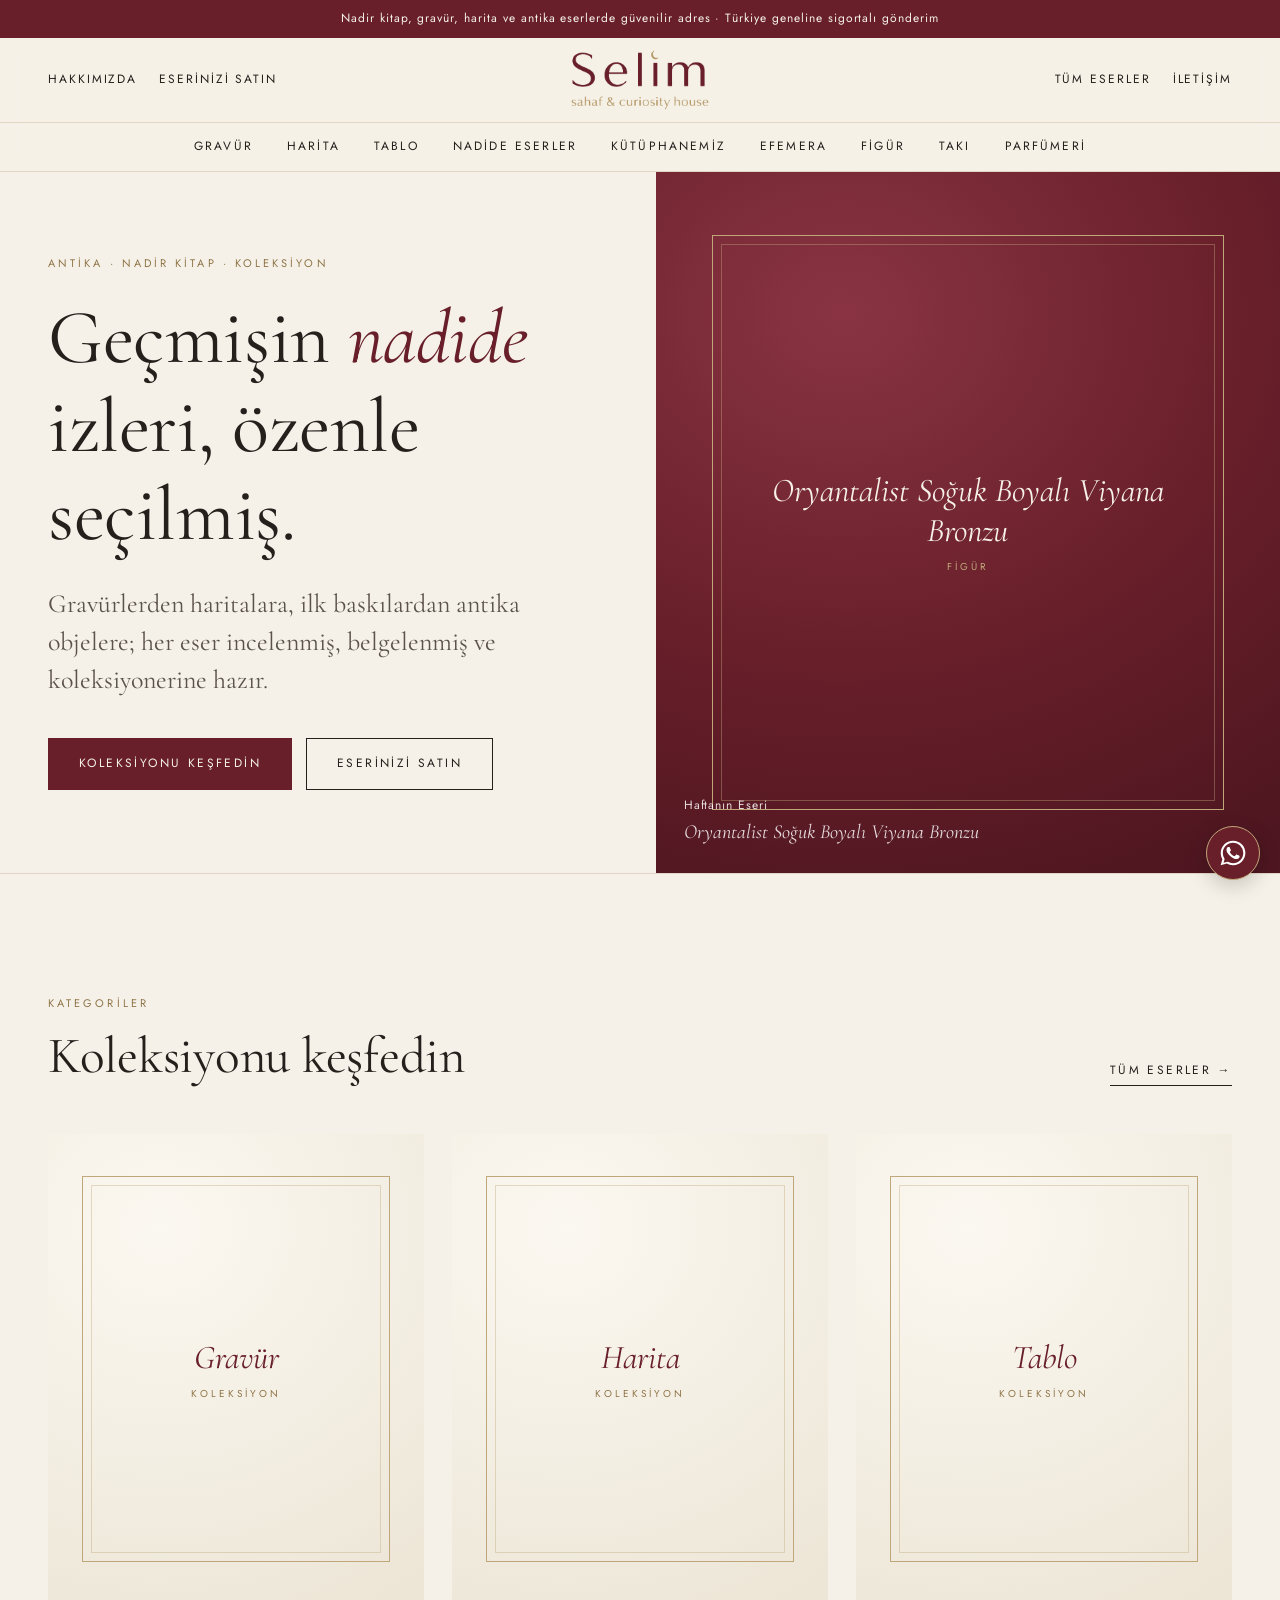
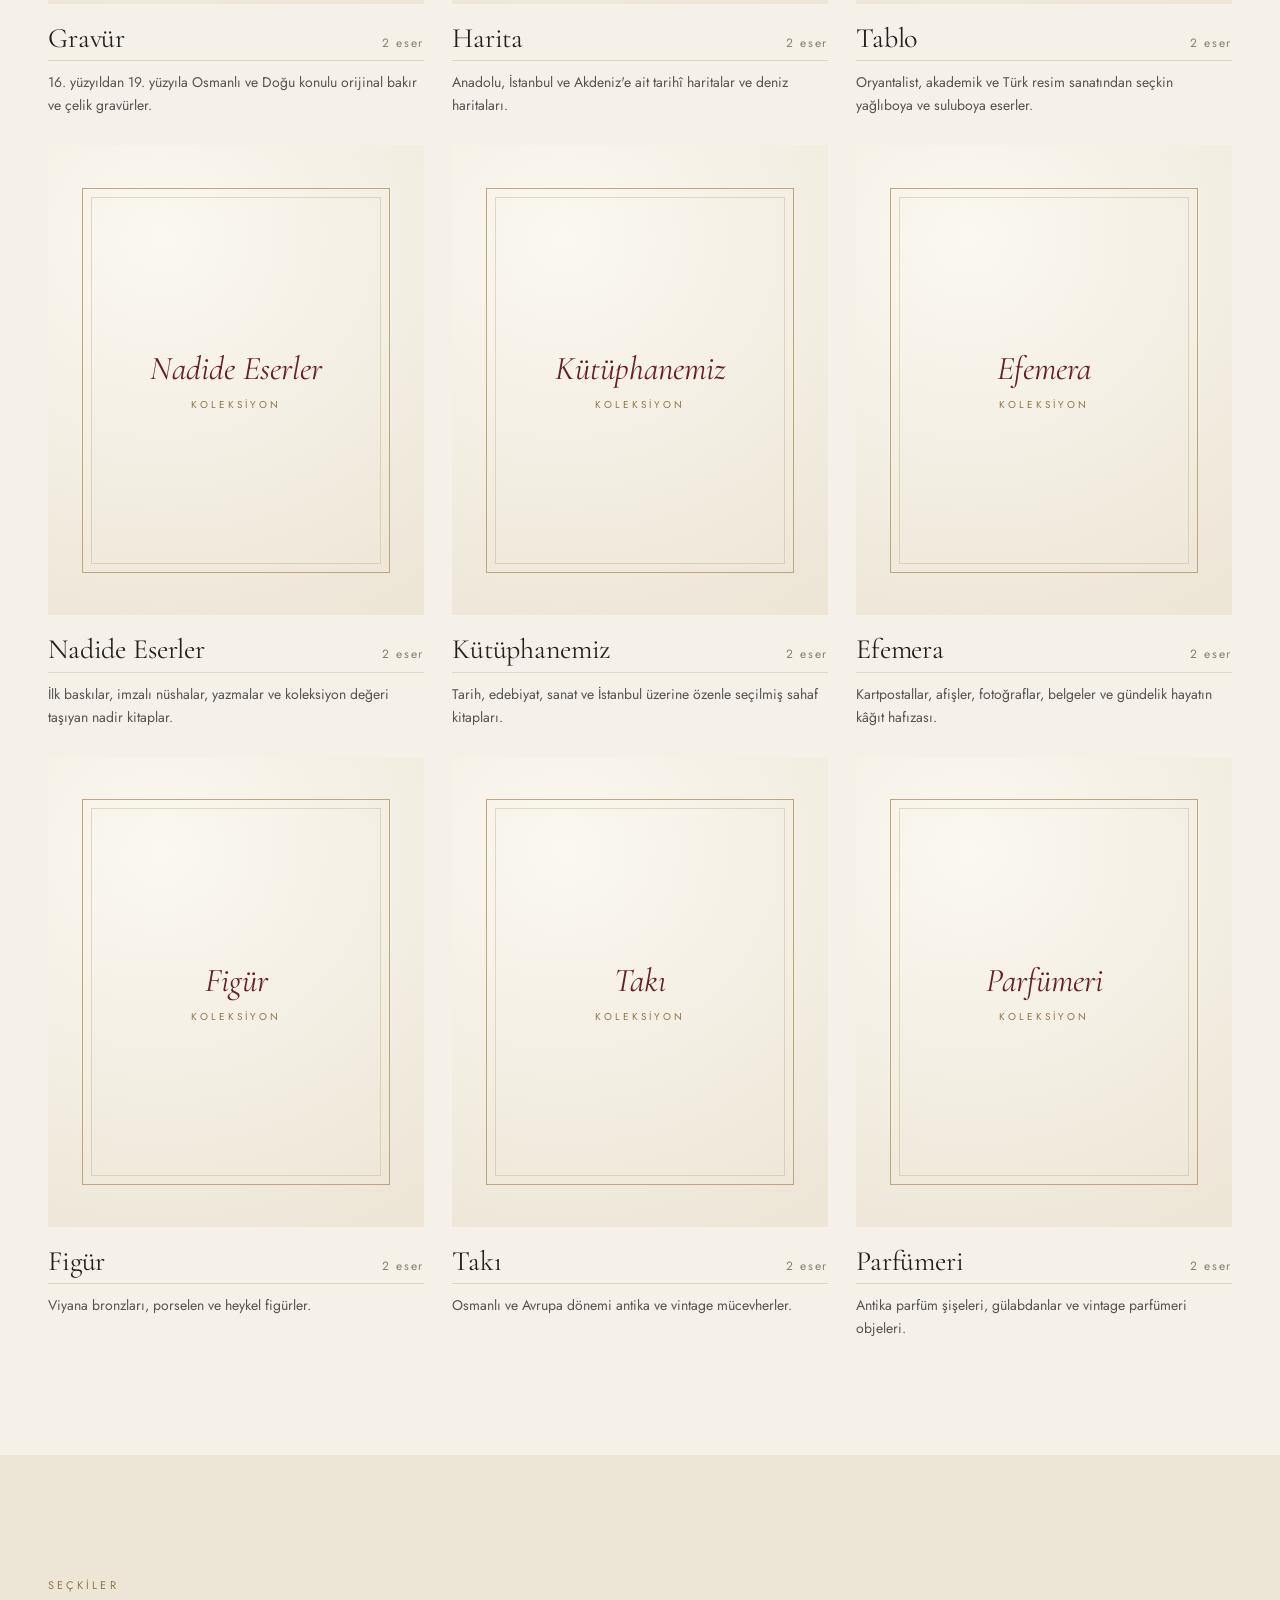
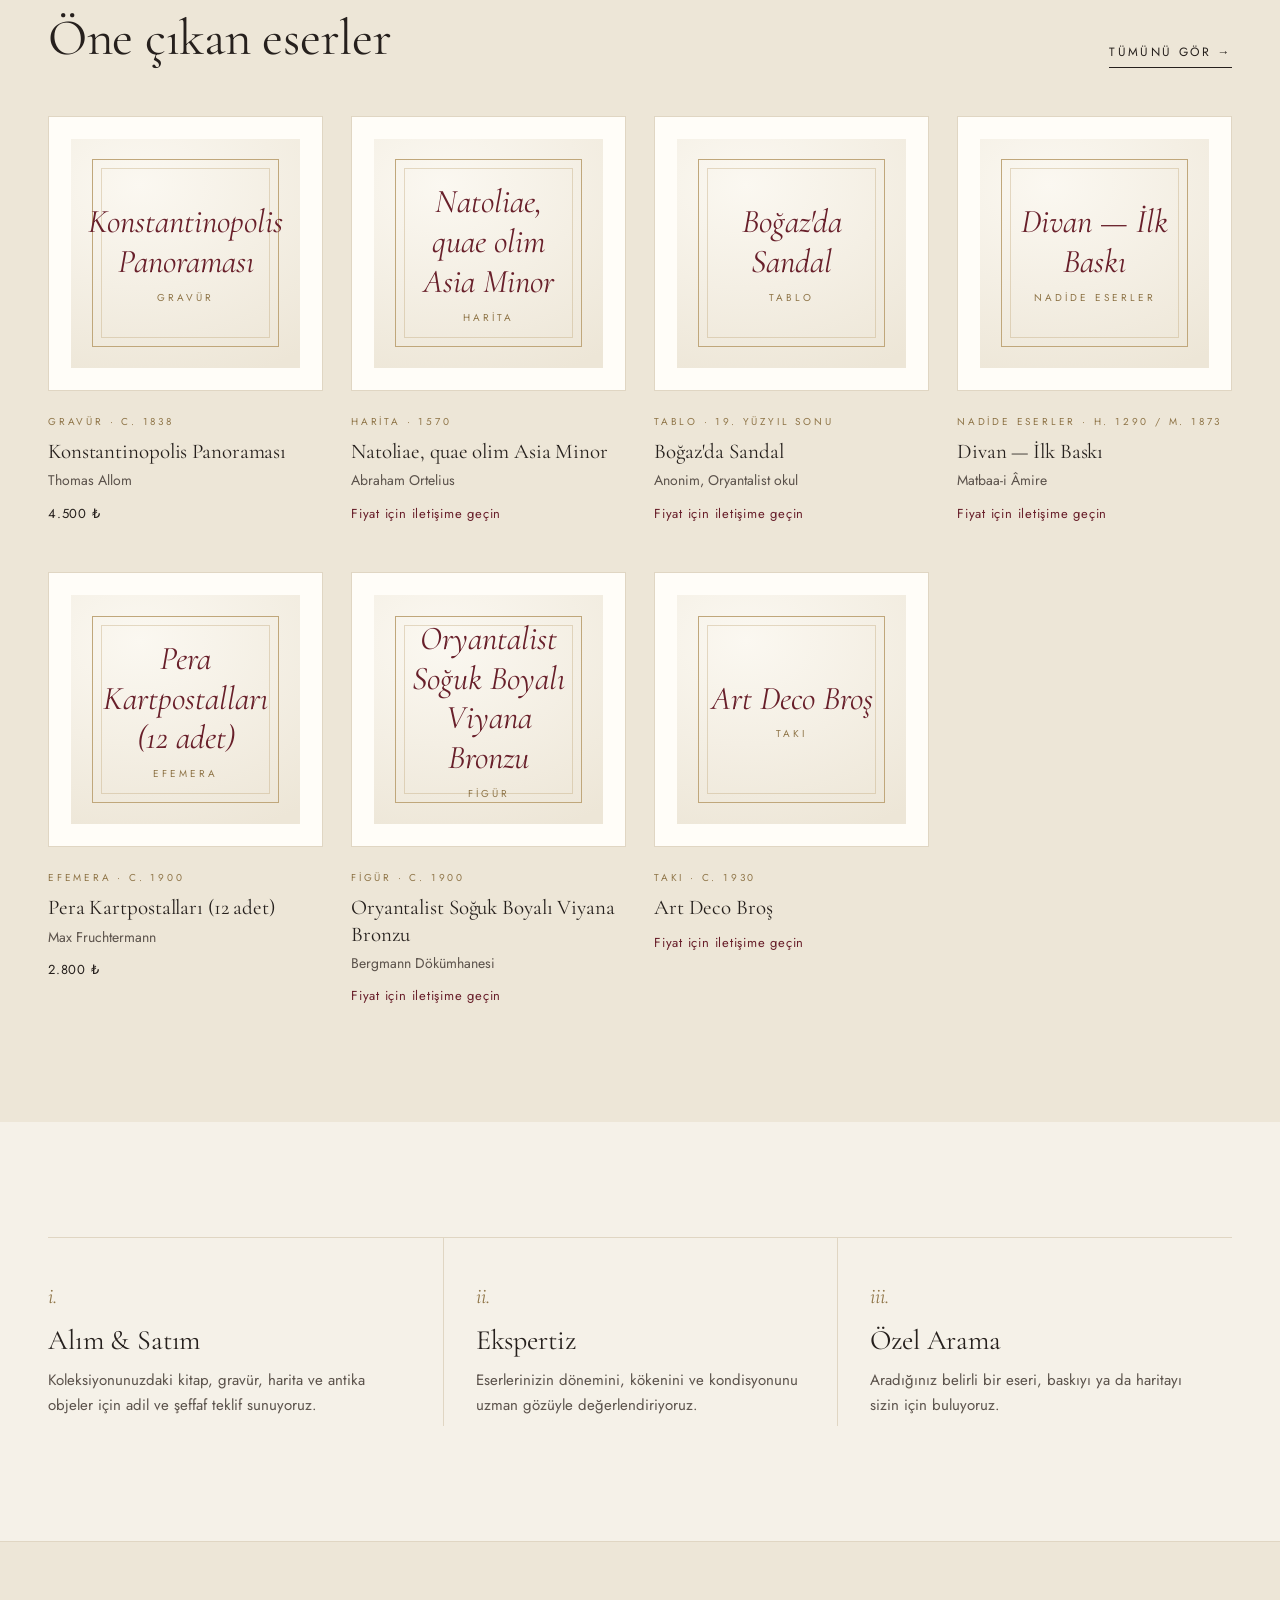
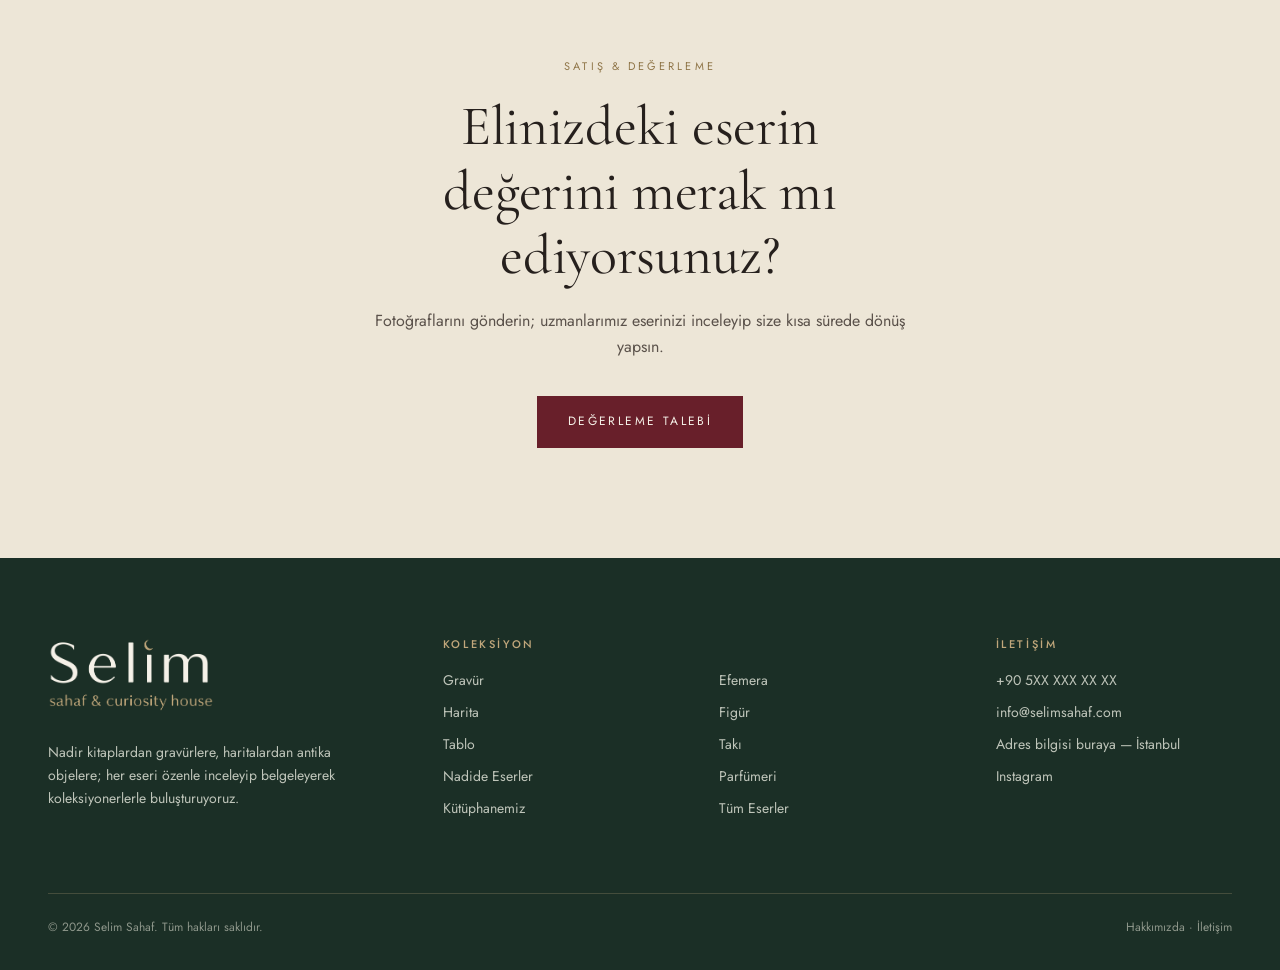
==== index.html @ 7b16e930 "Selim Sahaf web sitesi ilk sürüm Statik site: 9 kategori, eser detay sayfaları, marka paleti ve logo" ====
<!doctype html>
<html lang="tr">
<head>
  <meta charset="utf-8">
  <meta name="theme-color" content="#681f2a">
  <meta name="viewport" content="width=device-width, initial-scale=1">
  <link rel="preconnect" href="https://fonts.googleapis.com">
  <link rel="preconnect" href="https://fonts.gstatic.com" crossorigin>
  <link href="https://fonts.googleapis.com/css2?family=Cormorant+Garamond:ital,wght@0,400;0,500;1,400&family=Jost:wght@300;400;500&display=swap" rel="stylesheet">
  <link rel="stylesheet" href="assets/css/style.css?v=3">
  <link rel="icon" href="assets/img/favicon.svg" type="image/svg+xml">
  <title>Selim Sahaf — Antika, Nadir Kitap, Gravür ve Harita</title>
  <meta name="description" content="Selim Sahaf: gravür, harita, tablo, nadide eserler, efemera, figür, takı ve parfümeri koleksiyonu.">
</head>
<body data-page="anasayfa">
  <div id="site-header"></div>

  <main>
    <section class="hero">
      <div class="hero-text">
        <span class="eyebrow">Antika · Nadir Kitap · Koleksiyon</span>
        <h1>Geçmişin <em>nadide</em> izleri, özenle seçilmiş.</h1>
        <p class="lead">Gravürlerden haritalara, ilk baskılardan antika objelere; her eser incelenmiş, belgelenmiş ve koleksiyonerine hazır.</p>
        <div class="hero-actions">
          <a class="btn" href="tum-eserler.html">Koleksiyonu Keşfedin</a>
          <a class="btn btn-outline" href="iletisim.html#satis">Eserinizi Satın</a>
        </div>
      </div>
      <div class="hero-visual" id="hero-visual"></div>
    </section>

    <section class="section">
      <div class="wrap">
        <div class="section-head">
          <div>
            <span class="eyebrow">Kategoriler</span>
            <h2>Koleksiyonu keşfedin</h2>
          </div>
          <a class="link-arrow" href="tum-eserler.html">Tüm eserler →</a>
        </div>
        <div class="cat-grid" id="kategori-grid"></div>
      </div>
    </section>

    <section class="section section-alt">
      <div class="wrap">
        <div class="section-head">
          <div>
            <span class="eyebrow">Seçkiler</span>
            <h2>Öne çıkan eserler</h2>
          </div>
          <a class="link-arrow" href="tum-eserler.html">Tümünü gör →</a>
        </div>
        <div class="item-grid" id="onecikan-grid"></div>
      </div>
    </section>

    <section class="section">
      <div class="wrap">
        <div class="services">
          <div class="service">
            <span class="num">i.</span>
            <h3>Alım &amp; Satım</h3>
            <p>Koleksiyonunuzdaki kitap, gravür, harita ve antika objeler için adil ve şeffaf teklif sunuyoruz.</p>
          </div>
          <div class="service">
            <span class="num">ii.</span>
            <h3>Ekspertiz</h3>
            <p>Eserlerinizin dönemini, kökenini ve kondisyonunu uzman gözüyle değerlendiriyoruz.</p>
          </div>
          <div class="service">
            <span class="num">iii.</span>
            <h3>Özel Arama</h3>
            <p>Aradığınız belirli bir eseri, baskıyı ya da haritayı sizin için buluyoruz.</p>
          </div>
        </div>
      </div>
    </section>

    <section class="cta-band">
      <span class="eyebrow">Satış &amp; Değerleme</span>
      <h2>Elinizdeki eserin değerini merak mı ediyorsunuz?</h2>
      <p>Fotoğraflarını gönderin; uzmanlarımız eserinizi inceleyip size kısa sürede dönüş yapsın.</p>
      <a class="btn" href="iletisim.html#satis">Değerleme Talebi</a>
    </section>
  </main>

  <div id="site-footer"></div>
  <script src="assets/js/data.js?v=3"></script>
  <script src="assets/js/main.js?v=3"></script>
</body>
</html>
---- assets/css/style.css ----
/* ==========================================================
   Selim Sahaf — ana stil dosyası
   ========================================================== */

:root {
  /* Marka paleti */
  --cream: #f5f1e8;
  --green: #243d32;
  --gold: #c0a77b;
  --burgundy: #681f2a;

  /* Türetilmiş tonlar */
  --bg: var(--cream);
  --bg-alt: #ede6d7;
  --ink: #26201d;
  --ink-soft: #5b524b;
  --muted: #8a7f72;
  --line: #e0d6c3;
  --accent: var(--burgundy);
  --accent-dark: #4e1620;
  --gold-deep: #8f7548;
  --green-deep: #1b2f26;
  --white: #fffdf8;

  --serif: "Cormorant Garamond", "Times New Roman", serif;
  --sans: "Jost", "Helvetica Neue", Arial, sans-serif;

  --wrap: 1320px;
  --gutter: clamp(16px, 4vw, 48px);
}

*, *::before, *::after { box-sizing: border-box; }

html { scroll-behavior: smooth; }

body {
  margin: 0;
  background: var(--bg);
  color: var(--ink);
  font-family: var(--sans);
  font-weight: 400;
  font-size: 16px;
  line-height: 1.65;
  -webkit-font-smoothing: antialiased;
}

img { max-width: 100%; display: block; }
a { color: inherit; text-decoration: none; }
button { font: inherit; cursor: pointer; }

.wrap {
  max-width: var(--wrap);
  margin: 0 auto;
  padding: 0 var(--gutter);
}

/* ---------- Tipografi ---------- */

h1, h2, h3, h4 {
  font-family: var(--serif);
  font-weight: 400;
  line-height: 1.15;
  margin: 0;
  letter-spacing: -0.005em;
}

.eyebrow {
  font-family: var(--sans);
  font-size: 11px;
  letter-spacing: 0.28em;
  text-transform: uppercase;
  color: var(--gold-deep);
}

.lead {
  font-family: var(--serif);
  font-size: clamp(20px, 2.2vw, 26px);
  line-height: 1.45;
  color: var(--ink-soft);
}

/* ---------- Duyuru şeridi ---------- */

.topbar {
  background: var(--burgundy);
  color: var(--cream);
  font-size: 12px;
  letter-spacing: 0.08em;
  text-align: center;
  padding: 9px var(--gutter);
}

/* ---------- Başlık ---------- */

.site-header {
  position: sticky;
  top: 0;
  z-index: 50;
  background: rgba(245, 241, 232, 0.96);
  backdrop-filter: blur(8px);
  border-bottom: 1px solid var(--line);
}

.header-inner {
  display: grid;
  grid-template-columns: 1fr auto 1fr;
  align-items: center;
  height: 84px;
}

.header-left, .header-right {
  display: flex;
  align-items: center;
  gap: 22px;
  font-size: 12px;
  letter-spacing: 0.16em;
  text-transform: uppercase;
}

.header-right { justify-content: flex-end; }

.header-left a:hover, .header-right a:hover { color: var(--accent); }

.logo {
  text-align: center;
  line-height: 1;
}

.logo img {
  height: 62px;
  width: auto;
  margin: 0 auto;
}

.logo-name {
  display: block;
  font-family: var(--serif);
  font-size: 34px;
  letter-spacing: 0.22em;
  text-transform: uppercase;
  font-weight: 500;
}

.logo-sub {
  display: block;
  margin-top: 6px;
  font-size: 9px;
  letter-spacing: 0.42em;
  text-transform: uppercase;
  color: var(--muted);
}

.main-nav {
  border-top: 1px solid var(--line);
}

.main-nav ul {
  list-style: none;
  margin: 0;
  padding: 0;
  display: flex;
  justify-content: center;
  flex-wrap: wrap;
  gap: 4px 34px;
}

.main-nav a {
  display: inline-block;
  padding: 14px 0 13px;
  font-size: 12px;
  letter-spacing: 0.18em;
  text-transform: uppercase;
  border-bottom: 1px solid transparent;
  transition: color .2s, border-color .2s;
}

.main-nav a:hover,
.main-nav a.active {
  color: var(--accent);
  border-bottom-color: var(--accent);
}

.menu-toggle {
  display: none;
  background: none;
  border: 0;
  padding: 8px;
  margin-left: -8px;
}

.menu-toggle span {
  display: block;
  width: 22px;
  height: 1px;
  background: var(--ink);
  margin: 6px 0;
}

/* ---------- Mobil menü ---------- */

.mobile-menu {
  position: fixed;
  inset: 0;
  z-index: 100;
  background: var(--bg);
  padding: 24px var(--gutter);
  transform: translateX(-100%);
  transition: transform .35s ease;
  overflow-y: auto;
}

.mobile-menu.open { transform: none; }

.mobile-menu-head {
  display: flex;
  justify-content: space-between;
  align-items: center;
  margin-bottom: 32px;
}

.mobile-menu-close {
  background: none;
  border: 0;
  font-size: 30px;
  line-height: 1;
  padding: 4px 8px;
}

.mobile-menu ul {
  list-style: none;
  margin: 0;
  padding: 0;
}

.mobile-menu li a {
  display: block;
  padding: 14px 0;
  border-bottom: 1px solid var(--line);
  font-family: var(--serif);
  font-size: 26px;
}

.mobile-menu .mobile-secondary a {
  font-family: var(--sans);
  font-size: 13px;
  letter-spacing: 0.16em;
  text-transform: uppercase;
}

/* ---------- Butonlar ---------- */

.btn {
  display: inline-flex;
  align-items: center;
  justify-content: center;
  gap: 10px;
  padding: 15px 30px;
  font-size: 12px;
  letter-spacing: 0.2em;
  text-transform: uppercase;
  border: 1px solid var(--burgundy);
  background: var(--burgundy);
  color: var(--cream);
  transition: background .2s, color .2s, border-color .2s;
}

.btn:hover { background: var(--accent-dark); border-color: var(--accent-dark); }

.btn-outline {
  background: transparent;
  color: var(--ink);
}

.btn-outline { border-color: var(--ink); }
.btn-outline:hover { background: var(--burgundy); color: var(--cream); border-color: var(--burgundy); }

.btn-light {
  background: transparent;
  color: var(--cream);
  border-color: var(--gold);
}

.btn-light:hover { background: var(--gold); color: var(--green-deep); border-color: var(--gold); }

.link-arrow {
  font-size: 12px;
  letter-spacing: 0.2em;
  text-transform: uppercase;
  border-bottom: 1px solid var(--ink);
  padding-bottom: 4px;
  white-space: nowrap;
}

.link-arrow:hover { color: var(--accent); border-color: var(--accent); }

/* ---------- Hero ---------- */

.hero {
  position: relative;
  min-height: min(78vh, 760px);
  display: grid;
  grid-template-columns: 1.05fr 1fr;
  border-bottom: 1px solid var(--line);
}

.hero-text {
  display: flex;
  flex-direction: column;
  justify-content: center;
  padding: 72px var(--gutter) 72px max(var(--gutter), calc((100vw - var(--wrap)) / 2 + var(--gutter)));
}

.hero-text h1 {
  font-size: clamp(44px, 6vw, 88px);
  margin: 22px 0 26px;
}

.hero-text h1 em { font-style: italic; color: var(--accent); }

.hero-text .lead { max-width: 40ch; margin: 0 0 40px; }

.hero-actions { display: flex; gap: 14px; flex-wrap: wrap; }

.hero-visual {
  position: relative;
  overflow: hidden;
  background: var(--green);
}

.hero-visual .ph { position: absolute; inset: 0; height: 100%; aspect-ratio: auto; }

.hero-visual .ph-bos { background: radial-gradient(120% 90% at 30% 20%, #8a3443 0%, var(--burgundy) 55%, var(--accent-dark) 100%); }
.hero-visual .ph-label { color: var(--cream); }
.hero-visual .ph-label small { color: var(--gold); }

.hero-caption {
  position: absolute;
  left: 28px;
  bottom: 24px;
  color: rgba(255,255,255,.85);
  font-size: 12px;
  letter-spacing: 0.08em;
}

.hero-caption strong {
  display: block;
  font-family: var(--serif);
  font-weight: 400;
  font-size: 20px;
  letter-spacing: 0;
  font-style: italic;
}

/* ---------- Bölümler ---------- */

.section { padding: clamp(64px, 9vw, 120px) 0; }
.section-alt { background: var(--bg-alt); }

.section-head {
  display: flex;
  align-items: flex-end;
  justify-content: space-between;
  gap: 24px;
  margin-bottom: 48px;
}

.section-head h2 {
  font-size: clamp(34px, 4vw, 52px);
  margin-top: 12px;
}

/* ---------- Kategori ızgarası ---------- */

.cat-grid {
  display: grid;
  grid-template-columns: repeat(3, 1fr);
  gap: 28px;
}

.cat-card { display: block; }

.cat-card .ph-wrap {
  overflow: hidden;
}

.cat-card .ph {
  transition: transform .8s cubic-bezier(.2,.7,.2,1);
}

.cat-card:hover .ph { transform: scale(1.04); }

.cat-card-body {
  display: flex;
  justify-content: space-between;
  align-items: baseline;
  padding: 18px 0 6px;
  border-bottom: 1px solid var(--line);
}

.cat-card h3 { font-size: 28px; }

.cat-card .count {
  font-size: 12px;
  letter-spacing: 0.14em;
  color: var(--muted);
}

.cat-card p {
  margin: 10px 0 0;
  color: var(--ink-soft);
  font-size: 14px;
}

/* ---------- Görsel yer tutucu ---------- */

.ph {
  position: relative;
  width: 100%;
  aspect-ratio: 4 / 5;
  display: flex;
  align-items: center;
  justify-content: center;
  overflow: hidden;
}

.ph img {
  width: 100%;
  height: 100%;
  object-fit: cover;
}

.ph-bos {
  background: radial-gradient(120% 90% at 30% 20%, #fbf8f1 0%, #ede6d7 100%);
}

.ph-art {
  position: absolute;
  inset: 0;
  display: flex;
  align-items: center;
  justify-content: center;
}

.ph-frame {
  position: absolute;
  inset: 9%;
  border: 1px solid var(--gold);
}

.ph-frame::after {
  content: "";
  position: absolute;
  inset: 8px;
  border: 1px solid rgba(192, 167, 123, .4);
}

.ph-label {
  position: relative;
  font-family: var(--serif);
  font-style: italic;
  font-size: clamp(22px, 2.6vw, 34px);
  color: var(--burgundy);
  text-align: center;
  padding: 0 14%;
  line-height: 1.2;
}

.ph-label small {
  display: block;
  margin-top: 10px;
  font-family: var(--sans);
  font-style: normal;
  font-size: 10px;
  letter-spacing: 0.3em;
  text-transform: uppercase;
  color: var(--gold-deep);
}

/* ---------- Eser kartları ---------- */

.item-grid {
  display: grid;
  grid-template-columns: repeat(4, 1fr);
  gap: 48px 28px;
}

.item-card { display: block; }

.item-card .ph-wrap {
  background: var(--white);
  padding: 8%;
  border: 1px solid var(--line);
  transition: border-color .3s;
}

.item-card:hover .ph-wrap { border-color: var(--muted); }

.item-card .ph { aspect-ratio: 1 / 1; }

.item-meta { padding-top: 16px; }

.item-meta .eyebrow { font-size: 10px; }

.item-meta h3 {
  font-size: 21px;
  margin: 6px 0 4px;
  line-height: 1.25;
}

.item-meta .artist {
  color: var(--ink-soft);
  font-size: 14px;
}

.item-meta .price {
  margin-top: 10px;
  font-size: 13px;
  letter-spacing: 0.06em;
}

.item-meta .price.ask { color: var(--accent); }

.badge {
  display: inline-block;
  font-size: 10px;
  letter-spacing: 0.2em;
  text-transform: uppercase;
  padding: 3px 8px;
  border: 1px solid currentColor;
  color: var(--muted);
}

/* ---------- Tanıtım / şerit ---------- */

.intro {
  display: grid;
  grid-template-columns: 1fr 1fr;
  gap: clamp(32px, 6vw, 96px);
  align-items: center;
}

.intro h2 { font-size: clamp(36px, 4.5vw, 60px); margin: 14px 0 24px; }

.intro p { color: var(--ink-soft); margin: 0 0 18px; }

.stats {
  display: grid;
  grid-template-columns: repeat(3, 1fr);
  border-top: 1px solid var(--line);
  margin-top: 36px;
}

.stats div { padding: 22px 0 0; }

.stats strong {
  display: block;
  font-family: var(--serif);
  font-weight: 400;
  font-size: 40px;
  line-height: 1;
}

.stats span { font-size: 12px; letter-spacing: 0.12em; color: var(--muted); text-transform: uppercase; }

.services {
  display: grid;
  grid-template-columns: repeat(3, 1fr);
  gap: 0;
  border-top: 1px solid var(--line);
}

.service {
  padding: 40px 32px 8px 0;
}

.service + .service { padding-left: 32px; border-left: 1px solid var(--line); }

.service .num {
  font-family: var(--serif);
  font-style: italic;
  font-size: 22px;
  color: var(--gold-deep);
}

.service h3 { font-size: 28px; margin: 10px 0 12px; }

.service p { color: var(--ink-soft); margin: 0; font-size: 15px; }

.cta-band {
  background: var(--bg-alt);
  color: var(--ink);
  border-top: 1px solid var(--line);
  text-align: center;
  padding: clamp(64px, 9vw, 110px) var(--gutter);
}

.cta-band h2 { font-size: clamp(34px, 4.5vw, 56px); margin: 16px auto 20px; max-width: 18ch; }

.cta-band p { max-width: 54ch; margin: 0 auto 36px; color: var(--ink-soft); }

.cta-band .eyebrow { color: var(--gold-deep); }

/* ---------- Sayfa başlığı ---------- */

.page-head {
  padding: clamp(48px, 7vw, 88px) 0 clamp(32px, 4vw, 48px);
  border-bottom: 1px solid var(--line);
}

.breadcrumb {
  font-size: 12px;
  letter-spacing: 0.1em;
  color: var(--muted);
  margin-bottom: 22px;
}

.breadcrumb a:hover { color: var(--ink); }
.breadcrumb span { margin: 0 8px; }

.page-head h1 { font-size: clamp(44px, 6vw, 80px); }

.page-head .lead { max-width: 60ch; margin: 18px 0 0; }

/* ---------- Kategori araç çubuğu ---------- */

.toolbar {
  display: flex;
  justify-content: space-between;
  align-items: center;
  gap: 16px;
  padding: 20px 0;
  border-bottom: 1px solid var(--line);
  margin-bottom: 44px;
  font-size: 13px;
  color: var(--ink-soft);
  flex-wrap: wrap;
}

.toolbar select {
  font: inherit;
  font-size: 13px;
  background: transparent;
  border: 1px solid var(--line);
  padding: 9px 34px 9px 14px;
  color: var(--ink);
  appearance: none;
  background-image: linear-gradient(45deg, transparent 50%, var(--ink) 50%), linear-gradient(135deg, var(--ink) 50%, transparent 50%);
  background-position: calc(100% - 17px) 50%, calc(100% - 12px) 50%;
  background-size: 5px 5px;
  background-repeat: no-repeat;
}

.cat-pills {
  display: flex;
  gap: 8px;
  overflow-x: auto;
  padding: 24px 0 0;
  scrollbar-width: none;
}

.cat-pills::-webkit-scrollbar { display: none; }

.cat-pills a {
  flex: 0 0 auto;
  font-size: 12px;
  letter-spacing: 0.12em;
  text-transform: uppercase;
  padding: 8px 16px;
  border: 1px solid var(--line);
  transition: border-color .2s, background .2s, color .2s;
}

.cat-pills a:hover { border-color: var(--ink); }
.cat-pills a.active { background: var(--burgundy); color: var(--cream); border-color: var(--burgundy); }

.empty {
  text-align: center;
  padding: 80px 0;
  color: var(--ink-soft);
}

.empty h3 { font-size: 30px; margin-bottom: 12px; }

/* ---------- Eser detayı ---------- */

.detail {
  display: grid;
  grid-template-columns: 1.15fr 1fr;
  gap: clamp(32px, 6vw, 96px);
  padding: clamp(32px, 5vw, 64px) 0 clamp(64px, 8vw, 110px);
  align-items: start;
}

.detail-gallery .main {
  background: var(--white);
  border: 1px solid var(--line);
  padding: 7%;
}

.detail-gallery .main .ph { aspect-ratio: 1 / 1; }

.thumbs {
  display: grid;
  grid-template-columns: repeat(5, 1fr);
  gap: 10px;
  margin-top: 10px;
}

.thumbs button {
  padding: 0;
  border: 1px solid var(--line);
  background: var(--white);
}

.thumbs button.active { border-color: var(--burgundy); }

.thumbs .ph { aspect-ratio: 1 / 1; }

.detail-info { position: sticky; top: 150px; }

.detail-info h1 {
  font-size: clamp(34px, 3.6vw, 50px);
  margin: 14px 0 10px;
}

.detail-info .artist {
  font-family: var(--serif);
  font-style: italic;
  font-size: 22px;
  color: var(--ink-soft);
}

.detail-price {
  margin: 30px 0;
  padding: 24px 0;
  border-top: 1px solid var(--line);
  border-bottom: 1px solid var(--line);
}

.detail-price .value {
  font-family: var(--serif);
  font-size: 32px;
}

.detail-price .note {
  font-size: 13px;
  color: var(--muted);
  margin-top: 4px;
}

.detail-actions { display: grid; gap: 10px; }

.specs {
  margin: 36px 0 0;
  border-top: 1px solid var(--line);
}

.specs div {
  display: grid;
  grid-template-columns: 140px 1fr;
  gap: 16px;
  padding: 13px 0;
  border-bottom: 1px solid var(--line);
  font-size: 14px;
}

.specs dt { color: var(--muted); letter-spacing: 0.06em; }
.specs dd { margin: 0; }

.detail-desc {
  margin-top: 32px;
  color: var(--ink-soft);
}

.detail-desc h2 {
  font-size: 24px;
  color: var(--ink);
  margin-bottom: 12px;
}

.assurances {
  display: grid;
  grid-template-columns: 1fr 1fr;
  gap: 18px;
  margin-top: 32px;
  font-size: 13px;
  color: var(--ink-soft);
}

.assurances strong {
  display: block;
  color: var(--ink);
  font-weight: 500;
  font-size: 13px;
  letter-spacing: 0.04em;
}

/* ---------- Form ---------- */

.form-grid {
  display: grid;
  grid-template-columns: 1fr 1fr;
  gap: 18px;
}

.form-grid .full { grid-column: 1 / -1; }

.field label {
  display: block;
  font-size: 11px;
  letter-spacing: 0.2em;
  text-transform: uppercase;
  color: var(--muted);
  margin-bottom: 8px;
}

.field input, .field select, .field textarea {
  width: 100%;
  font: inherit;
  font-size: 15px;
  padding: 13px 14px;
  border: 1px solid var(--line);
  background: var(--white);
  color: var(--ink);
  border-radius: 0;
}

.field input:focus, .field select:focus, .field textarea:focus {
  outline: none;
  border-color: var(--ink);
}

.field textarea { min-height: 150px; resize: vertical; }

.form-note { font-size: 13px; color: var(--muted); margin-top: 14px; }

/* ---------- İçerik sayfaları ---------- */

.two-col {
  display: grid;
  grid-template-columns: 1fr 1.3fr;
  gap: clamp(32px, 6vw, 96px);
}

.prose { color: var(--ink-soft); font-size: 17px; }
.prose p { margin: 0 0 20px; }
.prose h2 { color: var(--ink); font-size: 32px; margin: 40px 0 16px; }
.prose h2:first-child { margin-top: 0; }

.contact-list { list-style: none; padding: 0; margin: 0; }

.contact-list li {
  padding: 20px 0;
  border-bottom: 1px solid var(--line);
}

.contact-list li:first-child { border-top: 1px solid var(--line); }

.contact-list .eyebrow { display: block; margin-bottom: 6px; }

.contact-list a, .contact-list span.value {
  font-family: var(--serif);
  font-size: 24px;
}

.contact-list a:hover { color: var(--accent); }

/* ---------- Bülten ---------- */

.newsletter {
  display: grid;
  grid-template-columns: 1fr 1fr;
  gap: 32px;
  align-items: center;
}

.newsletter h2 { font-size: clamp(30px, 3.4vw, 42px); }

.newsletter form { display: flex; }

.newsletter input {
  flex: 1;
  min-width: 0;
  font: inherit;
  font-size: 15px;
  padding: 15px 16px;
  border: 1px solid var(--ink);
  border-right: 0;
  background: var(--white);
  border-radius: 0;
}

.newsletter input:focus { outline: none; }

/* ---------- Alt bilgi ---------- */

.site-footer {
  background: var(--green-deep);
  color: #bfc5ba;
  padding: 80px 0 32px;
  font-size: 14px;
}

.footer-grid {
  display: grid;
  grid-template-columns: 1.5fr 1fr 1fr 1fr;
  gap: 40px;
}

.site-footer .logo { display: inline-block; }
.site-footer .logo img { height: 74px; margin: 0; }

.site-footer p { margin: 22px 0 0; max-width: 36ch; }

.site-footer h4 {
  font-family: var(--sans);
  font-size: 11px;
  letter-spacing: 0.24em;
  text-transform: uppercase;
  color: var(--gold);
  margin-bottom: 18px;
  font-weight: 500;
}

.site-footer ul { list-style: none; margin: 0; padding: 0; }
.site-footer li { margin-bottom: 9px; }
.site-footer a:hover { color: var(--cream); }

.footer-bottom {
  display: flex;
  justify-content: space-between;
  gap: 16px;
  flex-wrap: wrap;
  margin-top: 64px;
  padding-top: 24px;
  border-top: 1px solid rgba(192, 167, 123, .25);
  font-size: 12px;
  color: #8e978b;
}

/* ---------- WhatsApp butonu ---------- */

.wa-float {
  position: fixed;
  right: 20px;
  bottom: 20px;
  z-index: 60;
  width: 54px;
  height: 54px;
  border-radius: 50%;
  background: var(--burgundy);
  border: 1px solid var(--gold);
  color: #fff;
  display: flex;
  align-items: center;
  justify-content: center;
  box-shadow: 0 6px 20px rgba(0,0,0,.18);
  transition: transform .2s;
}

.wa-float:hover { transform: scale(1.06); }
.wa-float svg { width: 26px; height: 26px; fill: currentColor; }

/* ---------- Duyarlı ---------- */

@media (max-width: 1100px) {
  .item-grid { grid-template-columns: repeat(3, 1fr); }
  .footer-grid { grid-template-columns: 1fr 1fr; }
}

@media (max-width: 900px) {
  .header-inner { height: 68px; }
  .logo img { height: 44px; }
  .header-left .hide-m, .header-right .hide-m { display: none; }
  .menu-toggle { display: block; }
  .main-nav { display: none; }

  .hero { grid-template-columns: 1fr; min-height: 0; }
  .hero-visual { min-height: 62vw; order: -1; }
  .hero-text { padding: 48px var(--gutter) 56px; }

  .cat-grid { grid-template-columns: repeat(2, 1fr); gap: 20px; }
  .intro, .two-col, .newsletter, .detail { grid-template-columns: 1fr; }
  .detail-info { position: static; }
  .services { grid-template-columns: 1fr; }
  .service, .service + .service { padding: 32px 0; border-left: 0; }
  .service + .service { border-top: 1px solid var(--line); }
}

@media (max-width: 640px) {
  .item-grid { grid-template-columns: repeat(2, 1fr); gap: 36px 16px; }
  .item-meta h3 { font-size: 18px; }
  .cat-grid { grid-template-columns: 1fr; }
  .section-head { flex-direction: column; align-items: flex-start; }
  .form-grid, .assurances { grid-template-columns: 1fr; }
  .footer-grid { grid-template-columns: 1fr; }
  .specs div { grid-template-columns: 110px 1fr; }
  .stats strong { font-size: 32px; }
}
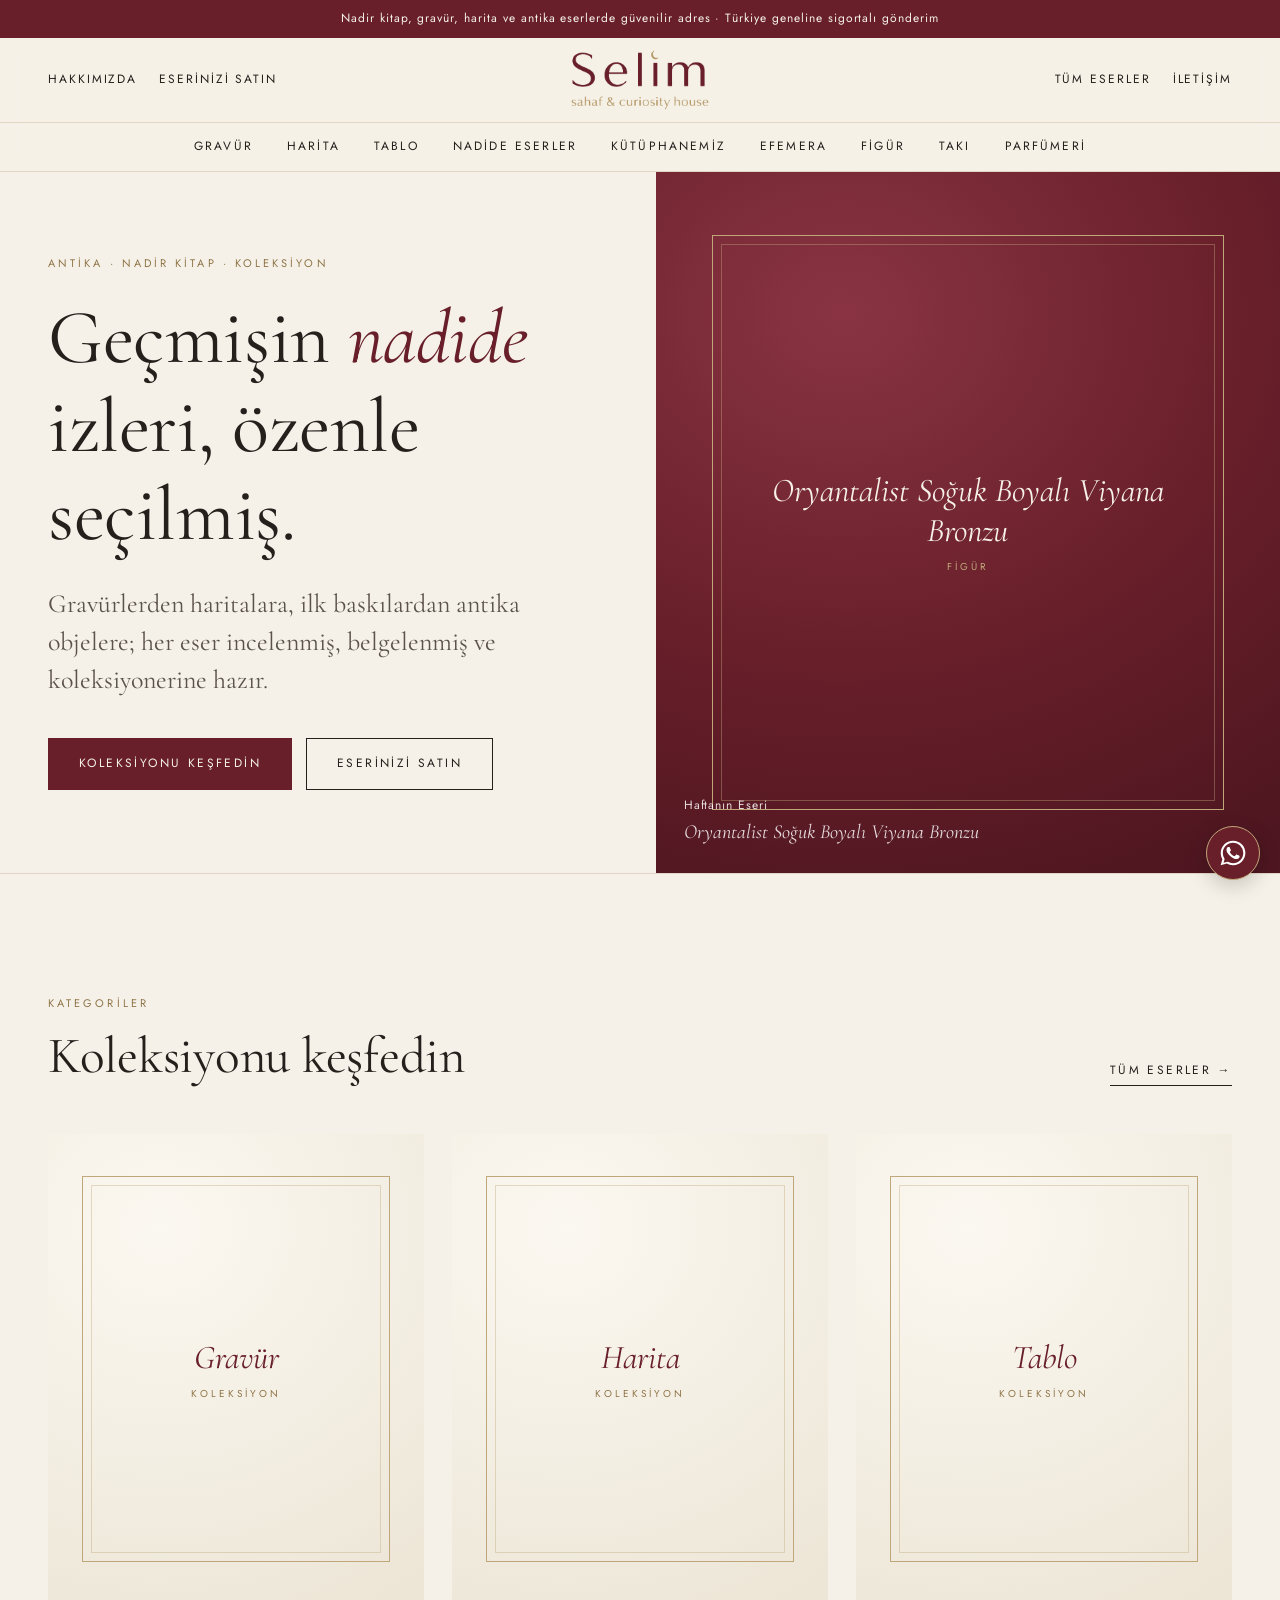
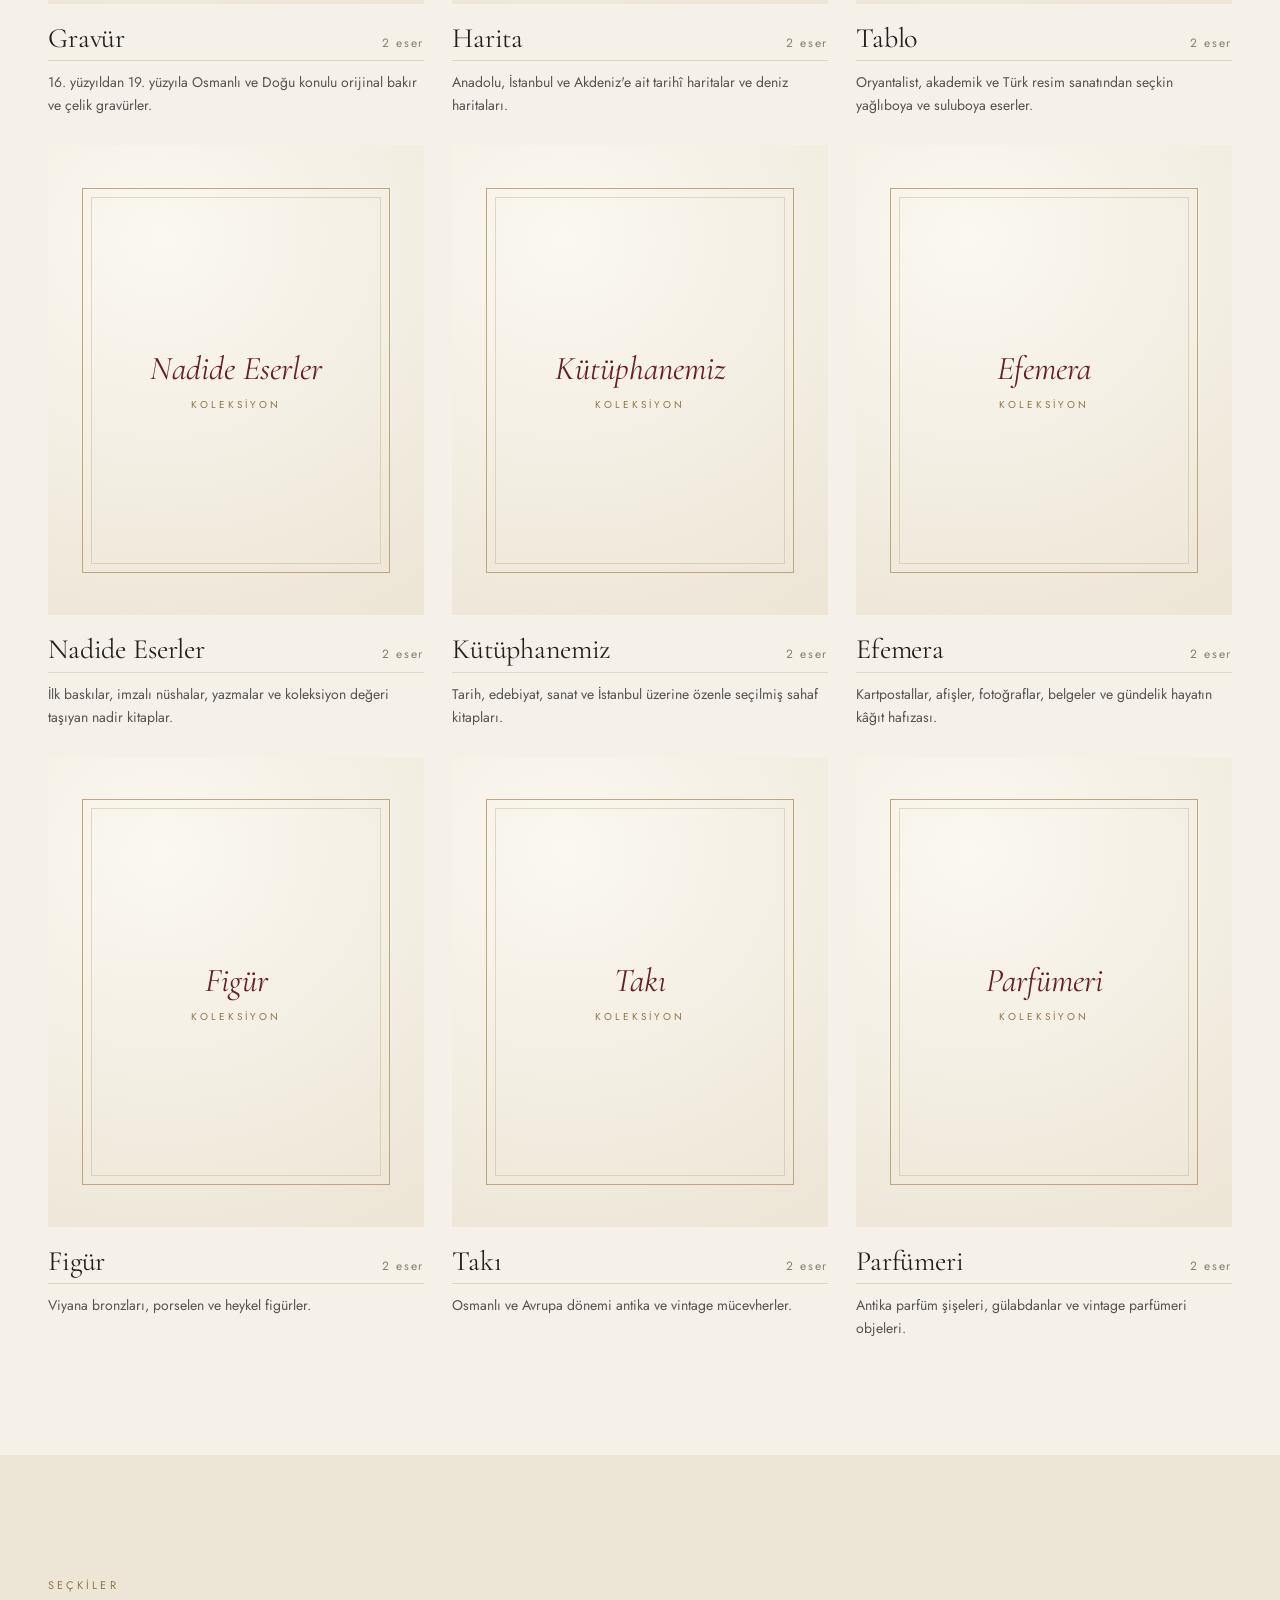
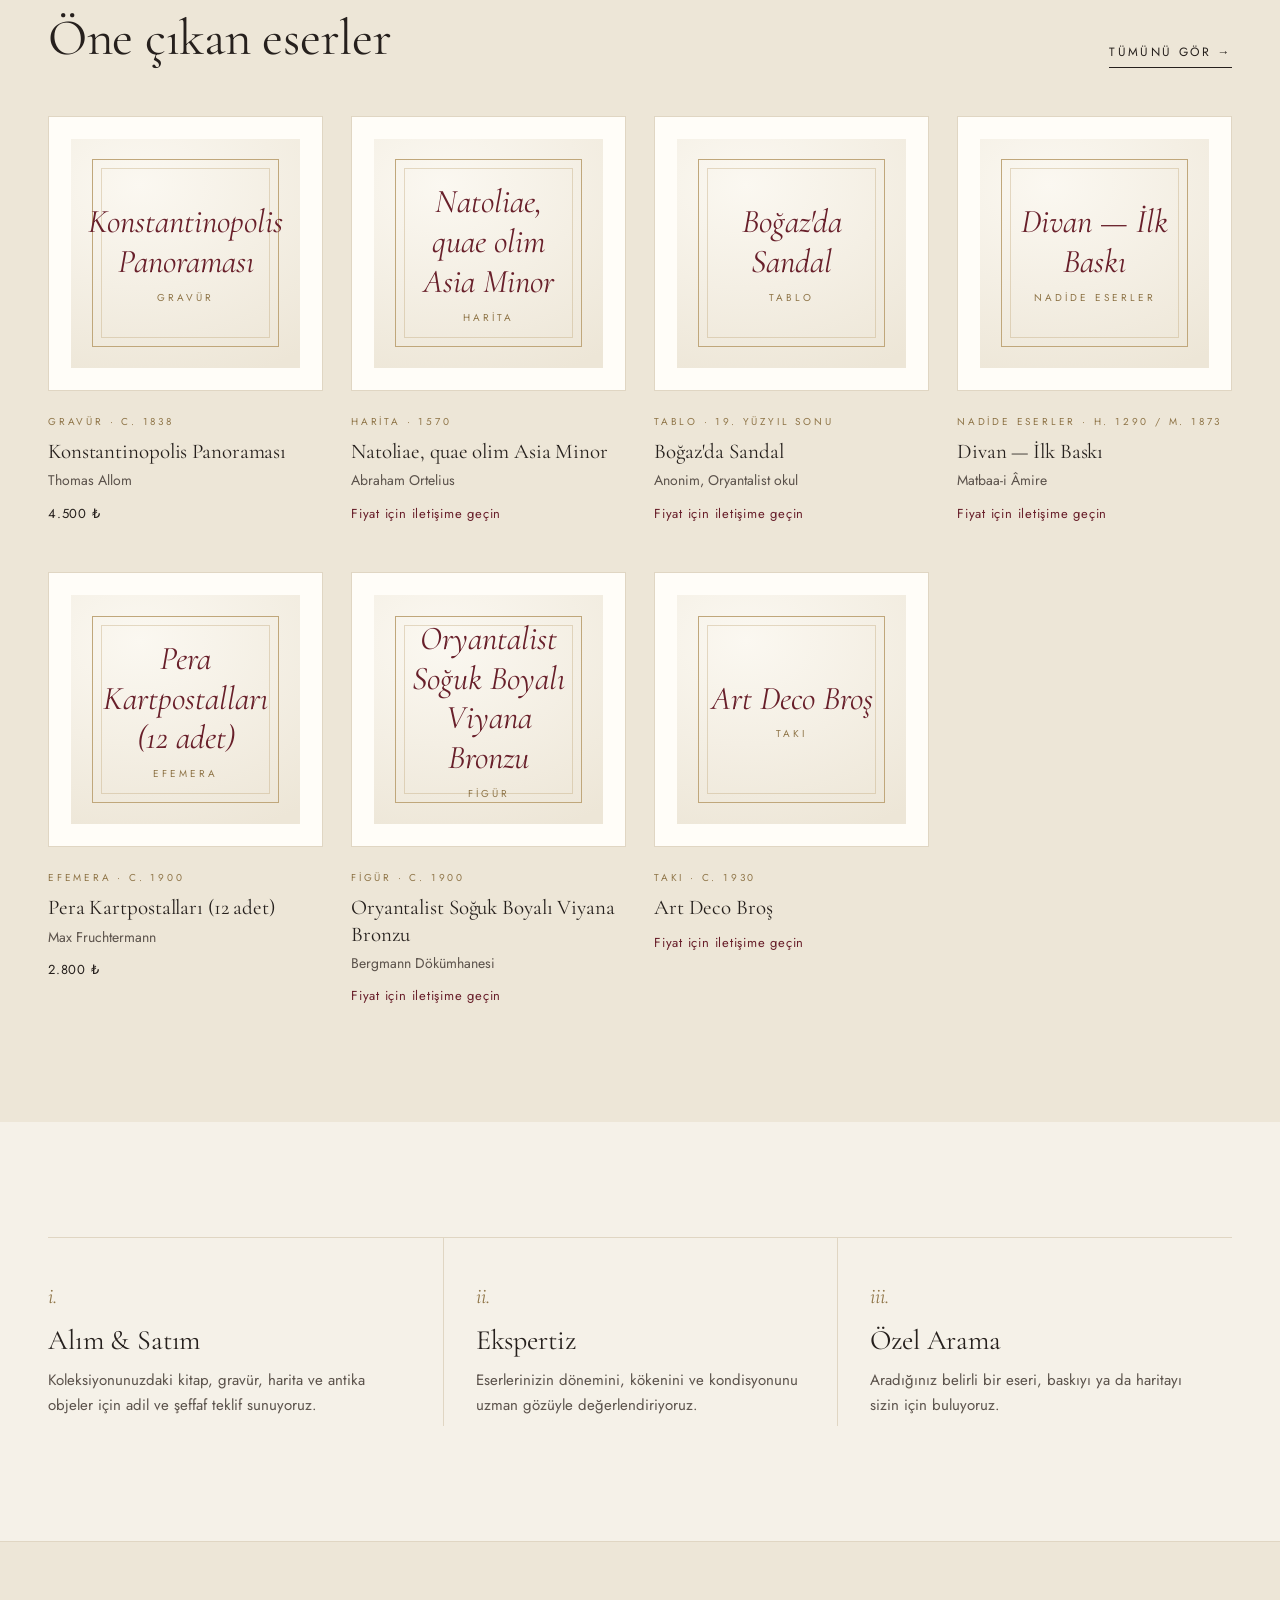
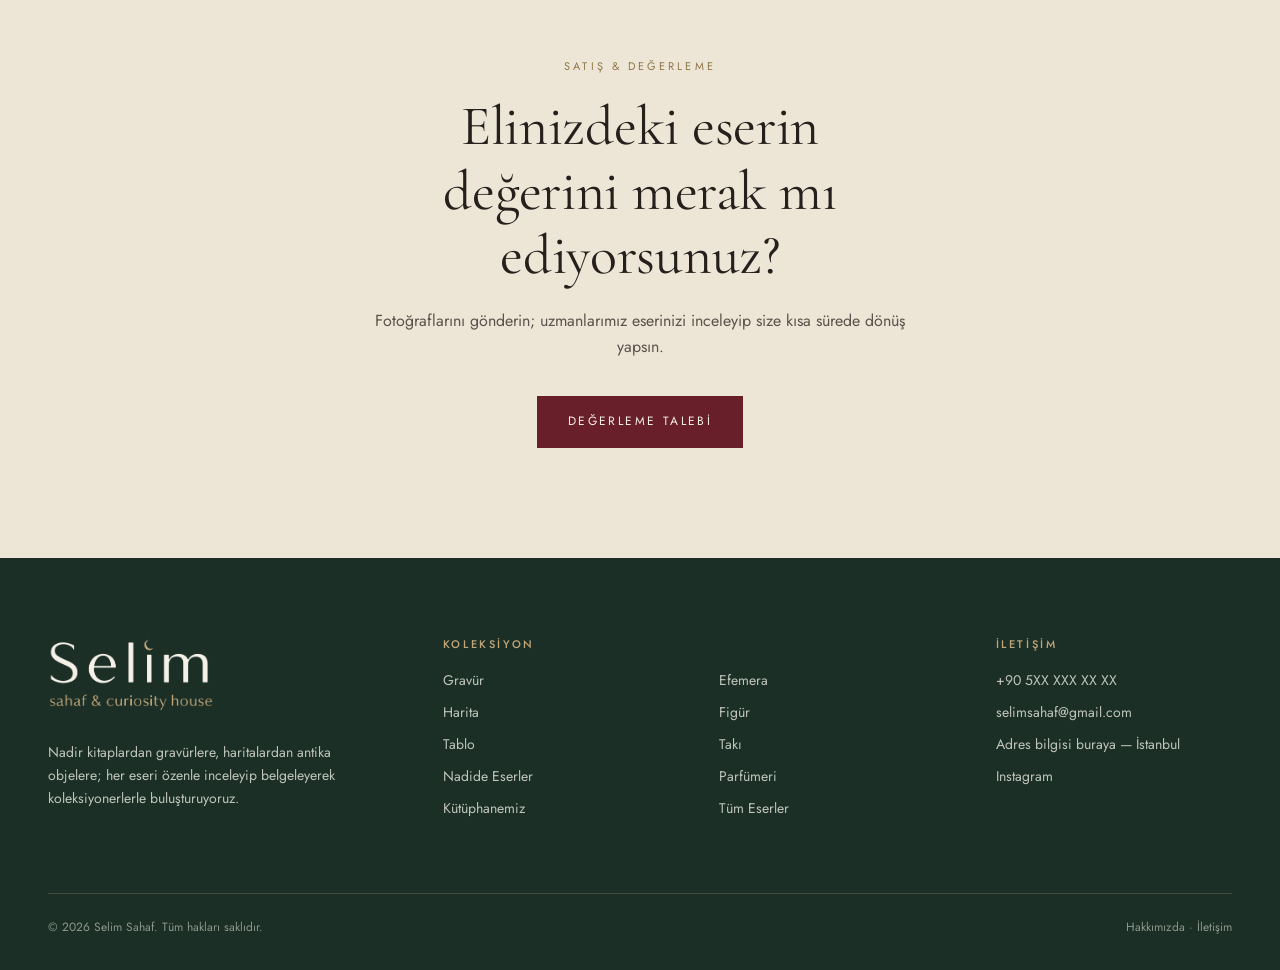
==== commit 44079f60: "İletişim e-postasını selimsahaf@gmail.com olarak güncelle Co-Authored-By: Claude Opus 5.5 <noreply@a" ====
--- a/index.html
+++ b/index.html
@@ -7,7 +7,7 @@
   <link rel="preconnect" href="https://fonts.googleapis.com">
   <link rel="preconnect" href="https://fonts.gstatic.com" crossorigin>
   <link href="https://fonts.googleapis.com/css2?family=Cormorant+Garamond:ital,wght@0,400;0,500;1,400&family=Jost:wght@300;400;500&display=swap" rel="stylesheet">
-  <link rel="stylesheet" href="assets/css/style.css?v=3">
+  <link rel="stylesheet" href="assets/css/style.css?v=4">
   <link rel="icon" href="assets/img/favicon.svg" type="image/svg+xml">
   <title>Selim Sahaf — Antika, Nadir Kitap, Gravür ve Harita</title>
   <meta name="description" content="Selim Sahaf: gravür, harita, tablo, nadide eserler, efemera, figür, takı ve parfümeri koleksiyonu.">
@@ -86,7 +86,7 @@
   </main>
 
   <div id="site-footer"></div>
-  <script src="assets/js/data.js?v=3"></script>
-  <script src="assets/js/main.js?v=3"></script>
+  <script src="assets/js/data.js?v=4"></script>
+  <script src="assets/js/main.js?v=4"></script>
 </body>
 </html>
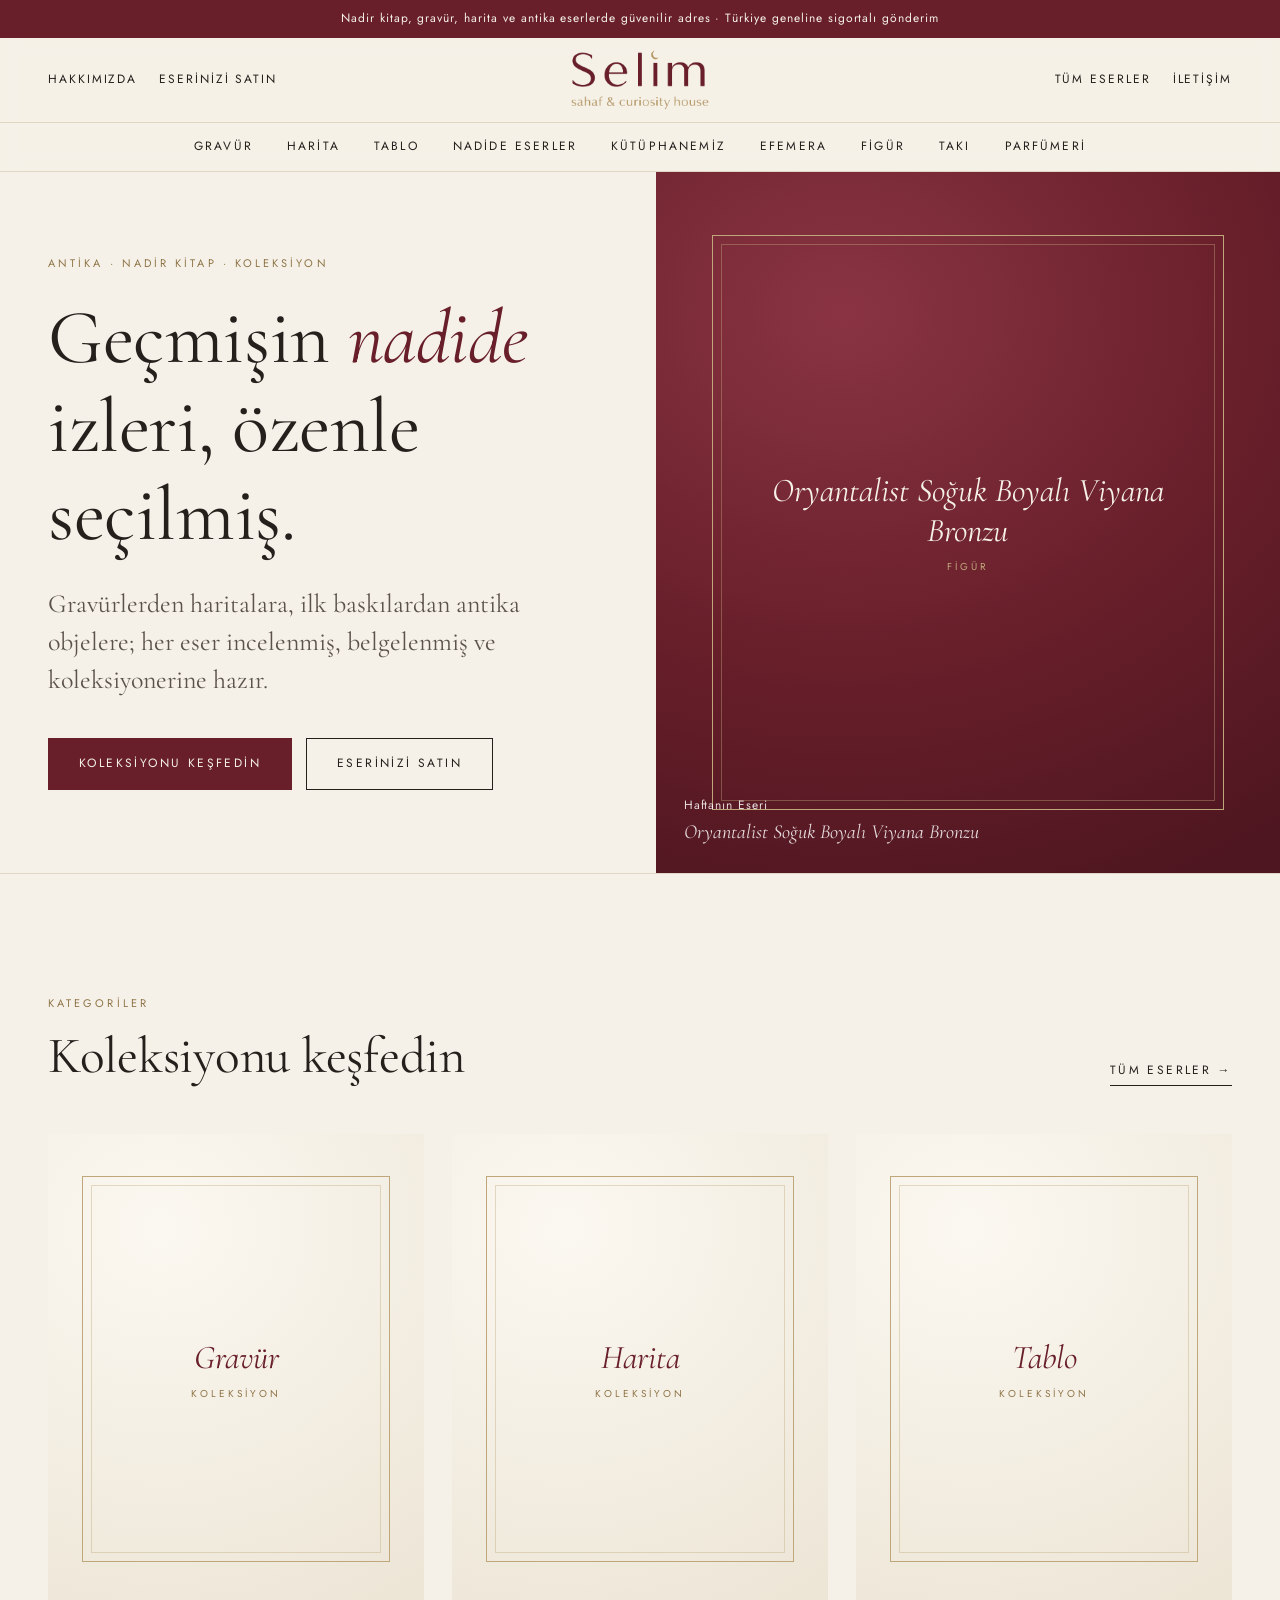
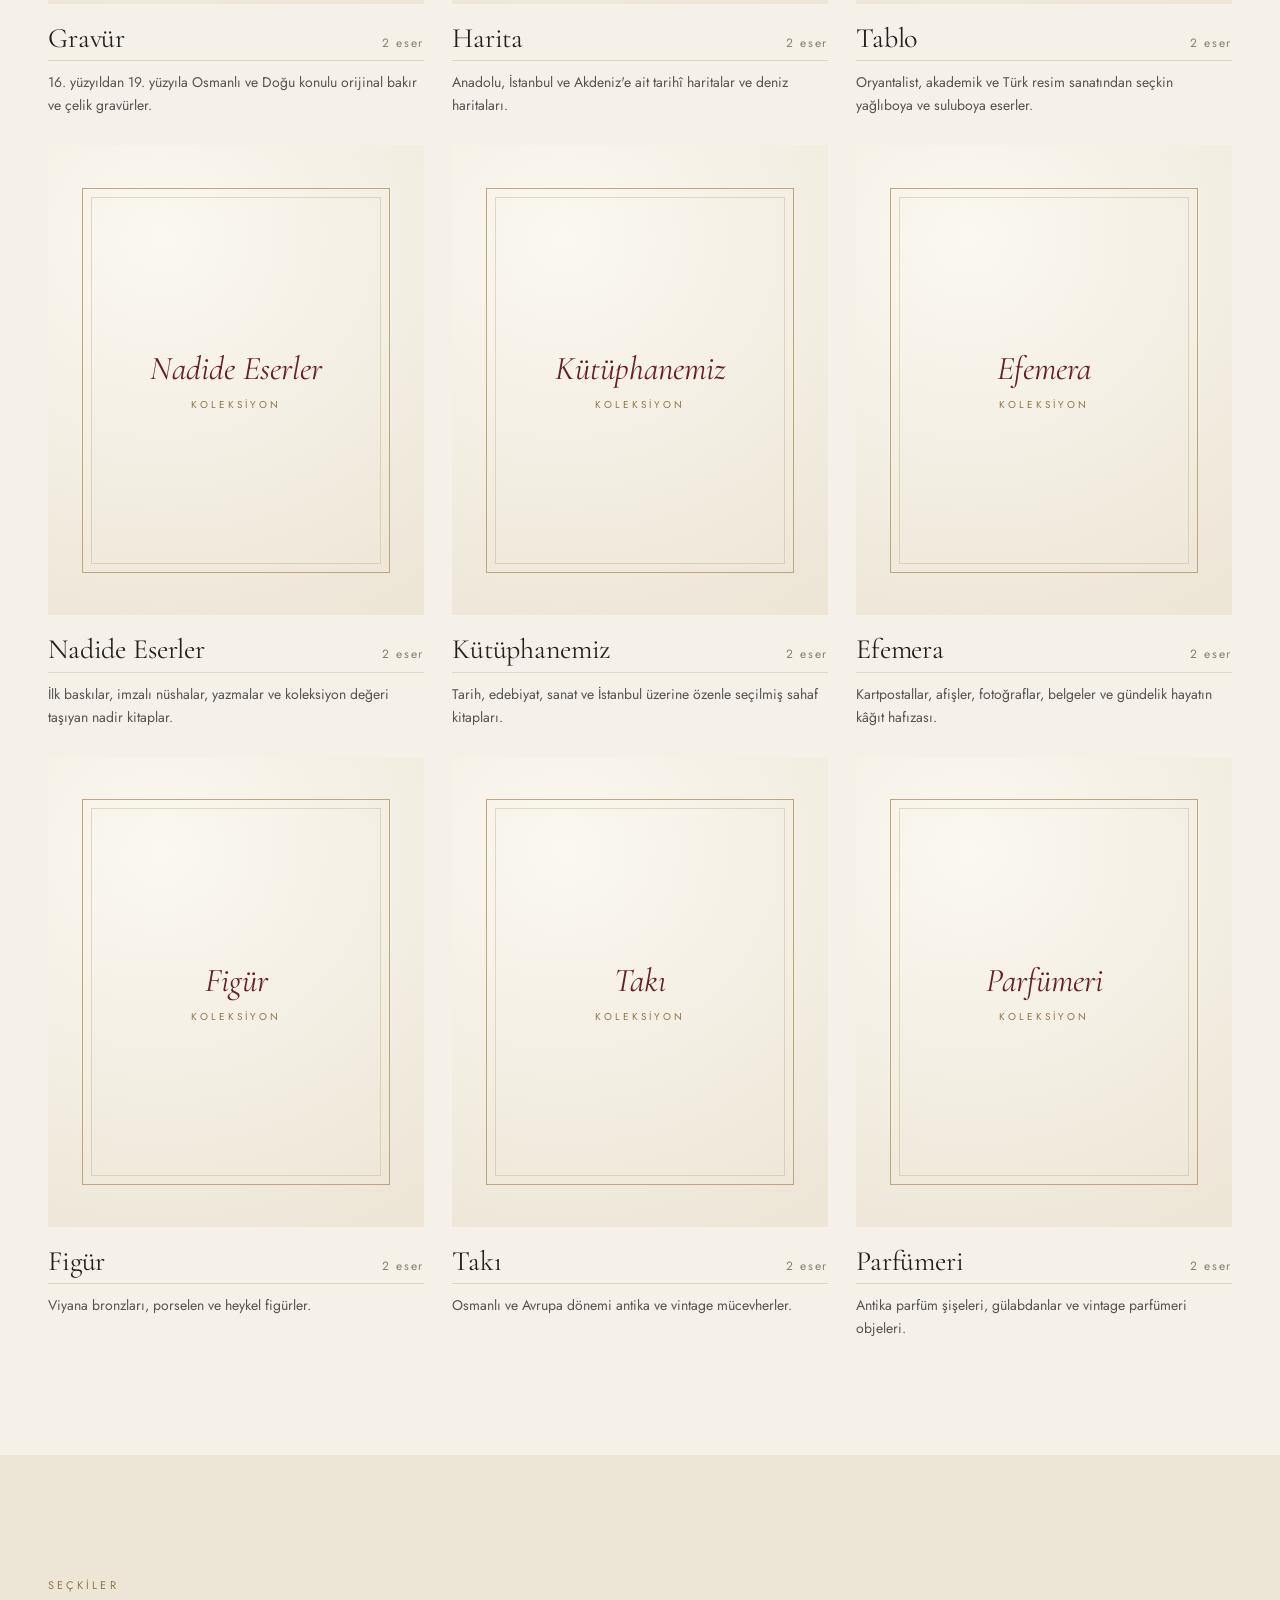
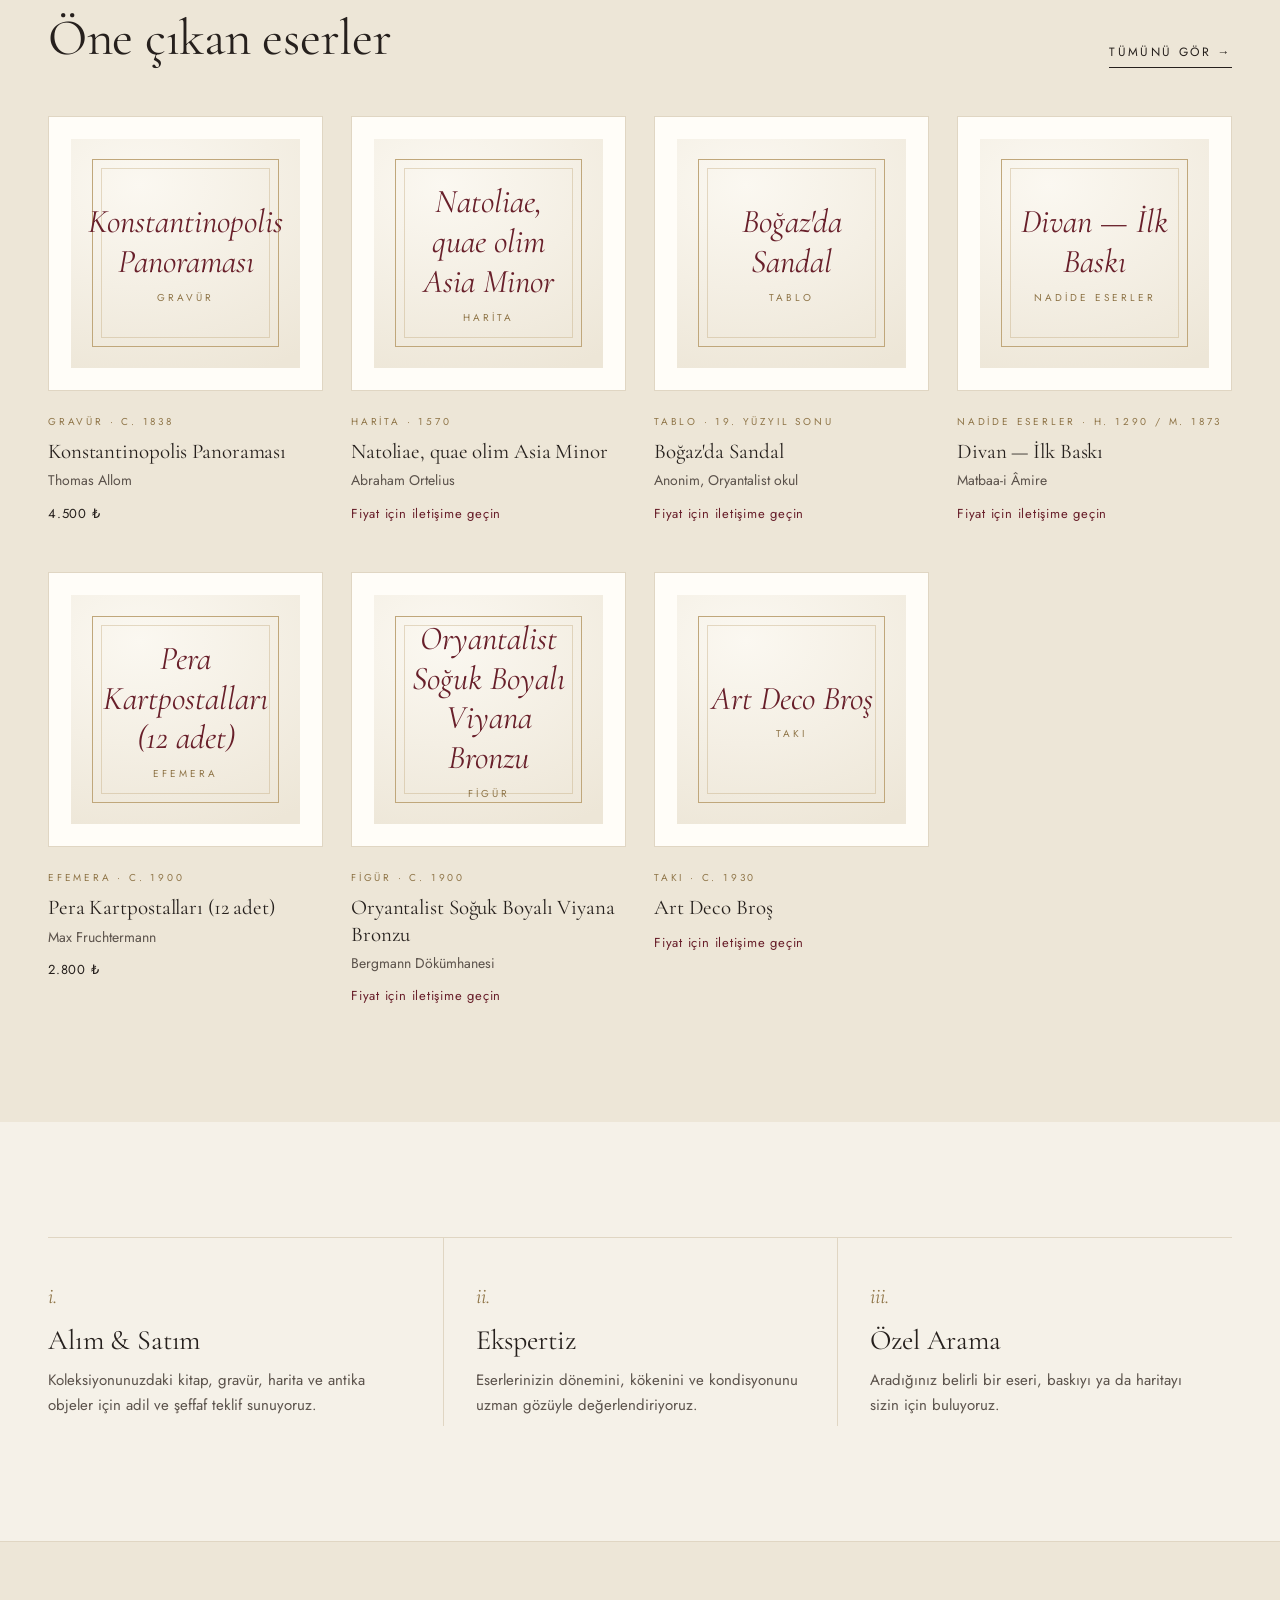
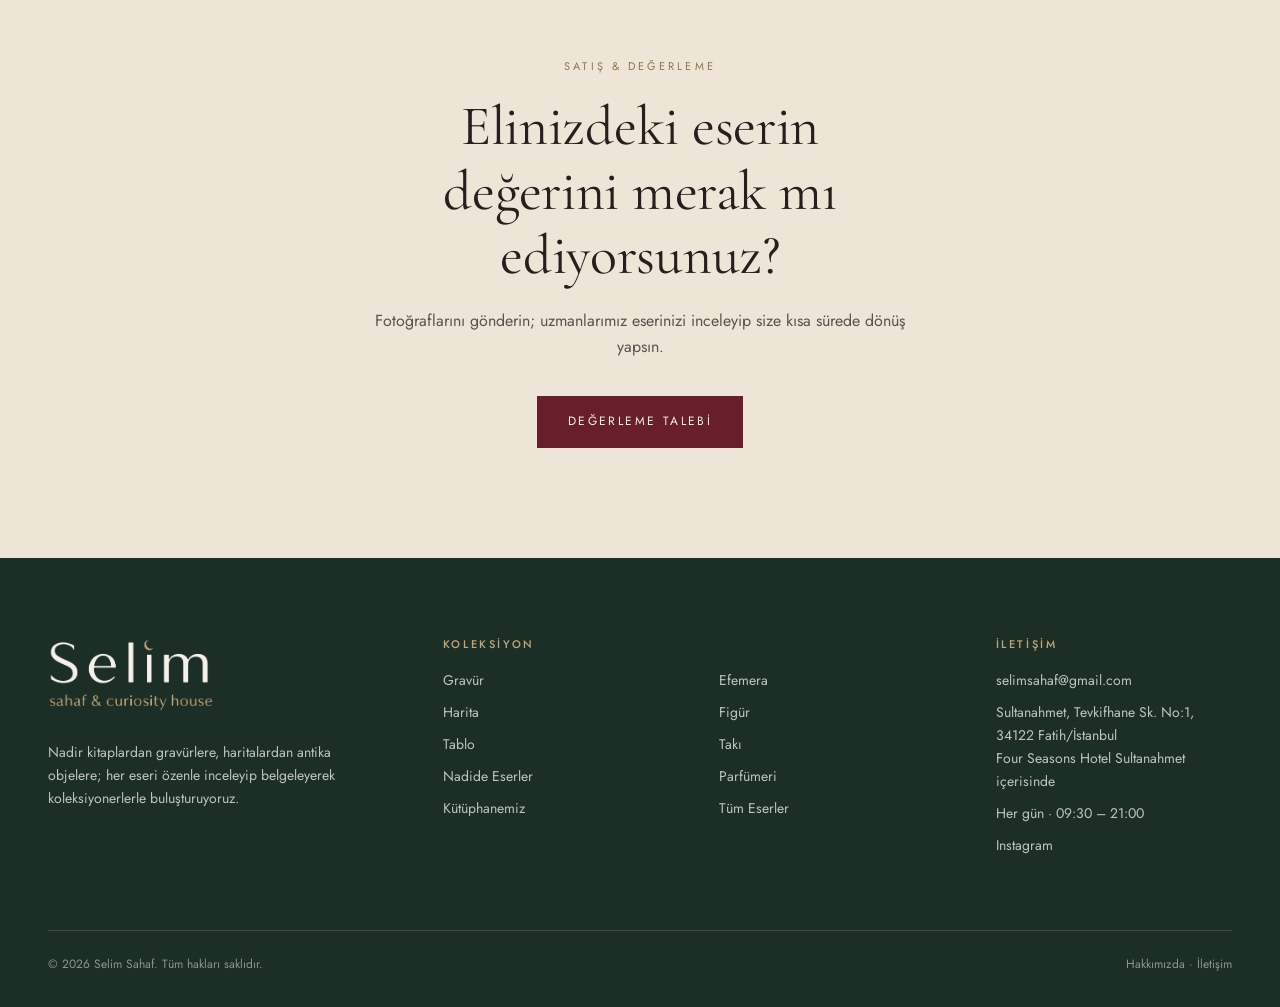
==== commit bf92807b: "Adres, çalışma saatleri ve harita ekle; telefon yokken telefon/WhatsApp gizlensin Co-Authored-By: Cl" ====
--- a/index.html
+++ b/index.html
@@ -7,7 +7,18 @@
   <link rel="preconnect" href="https://fonts.googleapis.com">
   <link rel="preconnect" href="https://fonts.gstatic.com" crossorigin>
   <link href="https://fonts.googleapis.com/css2?family=Cormorant+Garamond:ital,wght@0,400;0,500;1,400&family=Jost:wght@300;400;500&display=swap" rel="stylesheet">
-  <link rel="stylesheet" href="assets/css/style.css?v=4">
+  <link rel="stylesheet" href="assets/css/style.css?v=6">
+  <link rel="canonical" href="https://selimsahaf.com/">
+  <meta property="og:url" content="https://selimsahaf.com/">
+  <meta property="og:title" content="Selim Sahaf — Sahaf &amp; Curiosity House">
+  <meta property="og:description" content="Gravür, harita, tablo, nadide eserler, efemera, figür, takı ve parfümeri koleksiyonu.">
+  <meta property="og:site_name" content="Selim Sahaf">
+  <meta property="og:type" content="website">
+  <meta property="og:locale" content="tr_TR">
+  <meta property="og:image" content="https://selimsahaf.com/assets/img/paylasim.jpg">
+  <meta property="og:image:width" content="1200">
+  <meta property="og:image:height" content="630">
+  <meta name="twitter:card" content="summary_large_image">
   <link rel="icon" href="assets/img/favicon.svg" type="image/svg+xml">
   <title>Selim Sahaf — Antika, Nadir Kitap, Gravür ve Harita</title>
   <meta name="description" content="Selim Sahaf: gravür, harita, tablo, nadide eserler, efemera, figür, takı ve parfümeri koleksiyonu.">
@@ -86,7 +97,7 @@
   </main>
 
   <div id="site-footer"></div>
-  <script src="assets/js/data.js?v=4"></script>
-  <script src="assets/js/main.js?v=4"></script>
+  <script src="assets/js/data.js?v=6"></script>
+  <script src="assets/js/main.js?v=6"></script>
 </body>
 </html>
--- a/assets/css/style.css
+++ b/assets/css/style.css
@@ -865,6 +865,25 @@
 
 .contact-list a:hover { color: var(--accent); }
 
+.contact-note {
+  margin-top: 6px;
+  font-size: 14px;
+  color: var(--gold-deep);
+  letter-spacing: 0.04em;
+}
+
+.map-wrap {
+  border-top: 1px solid var(--line);
+  line-height: 0;
+}
+
+.map-wrap iframe {
+  width: 100%;
+  height: clamp(320px, 45vw, 480px);
+  border: 0;
+  filter: grayscale(.35) sepia(.15);
+}
+
 /* ---------- Bülten ---------- */
 
 .newsletter {
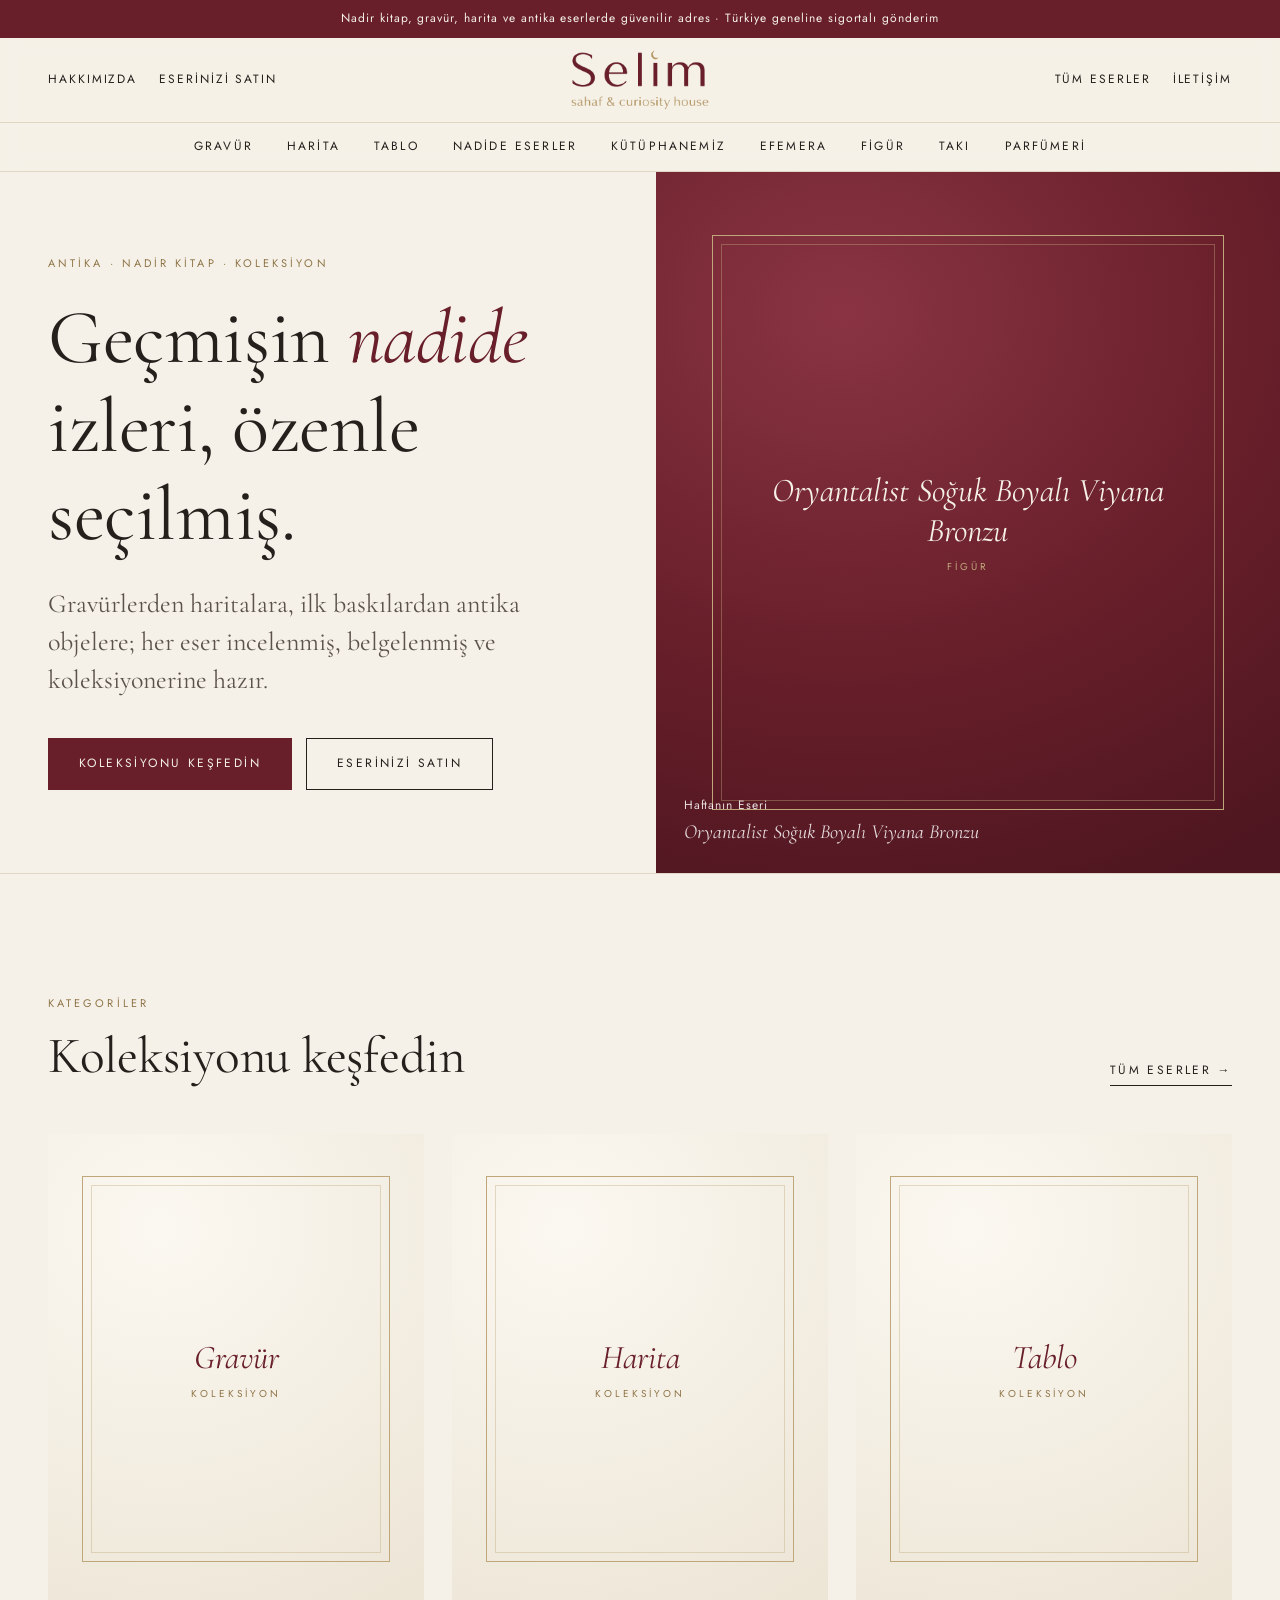
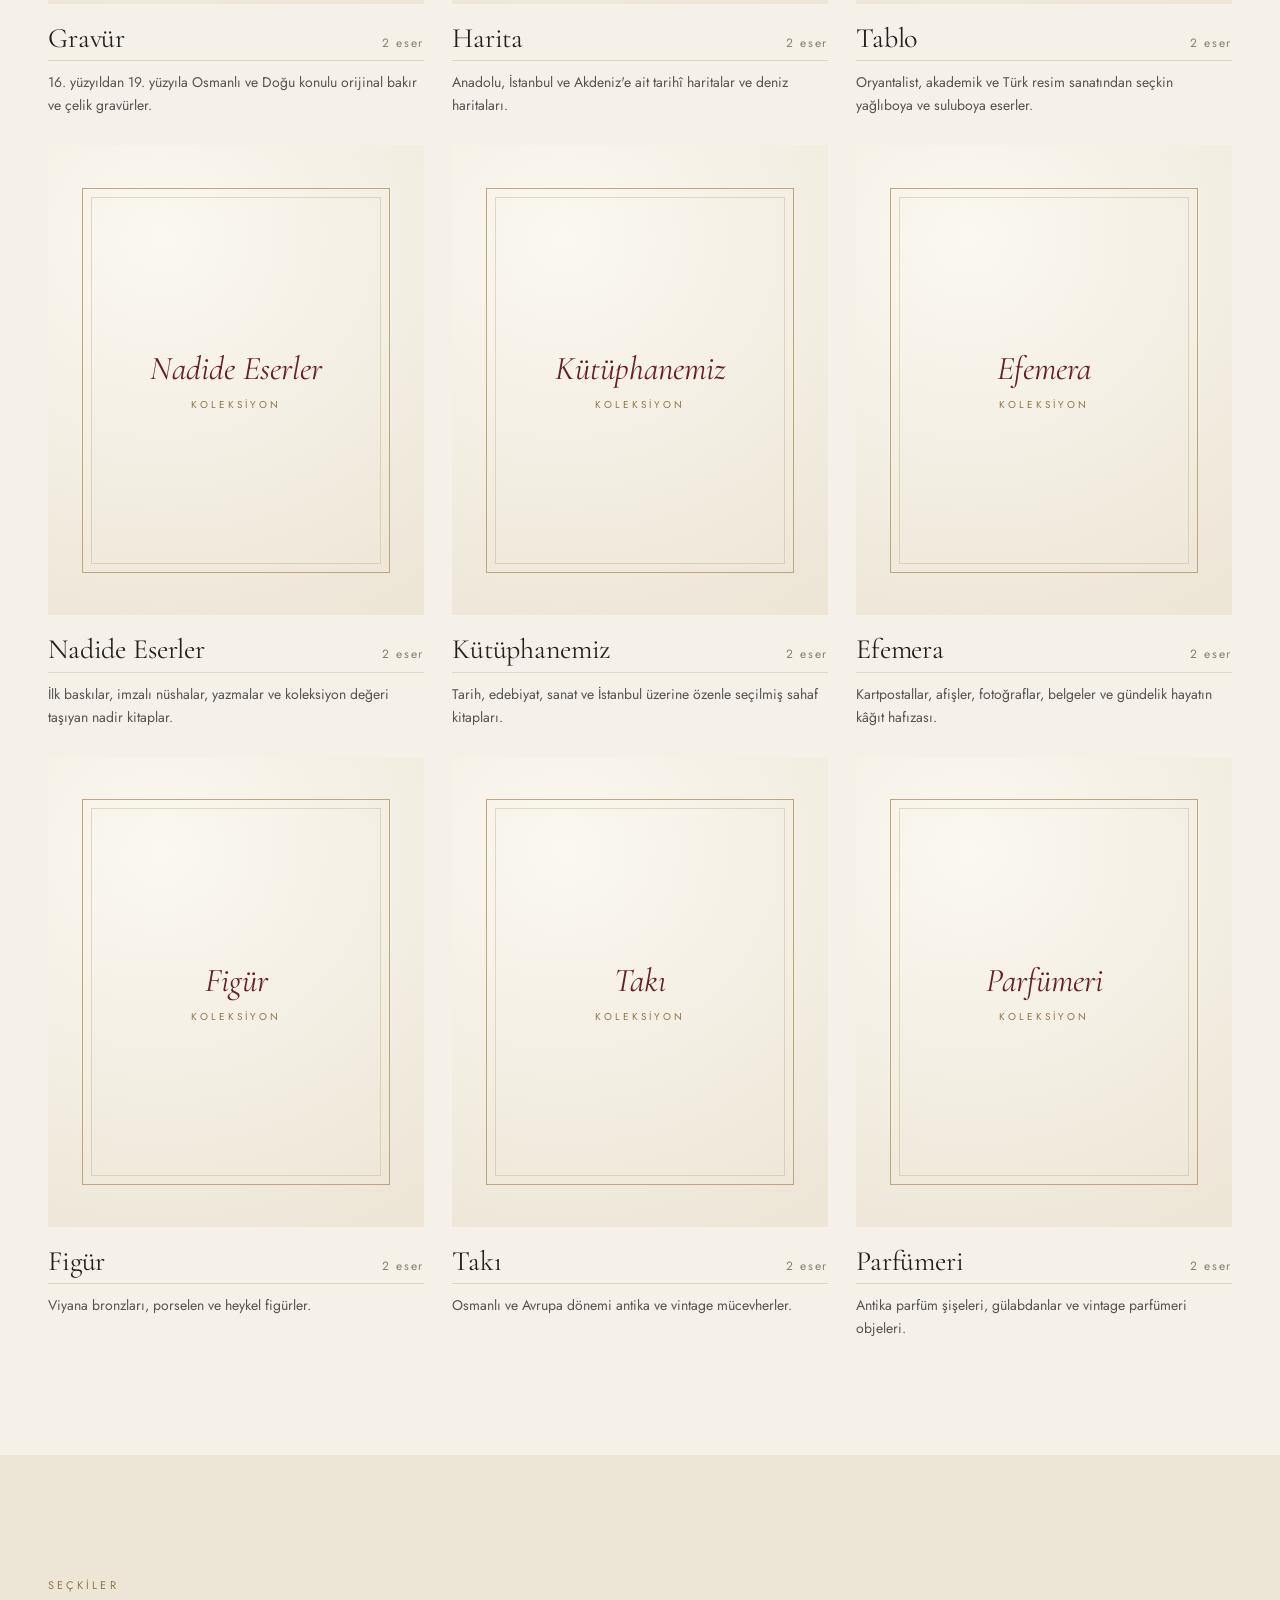
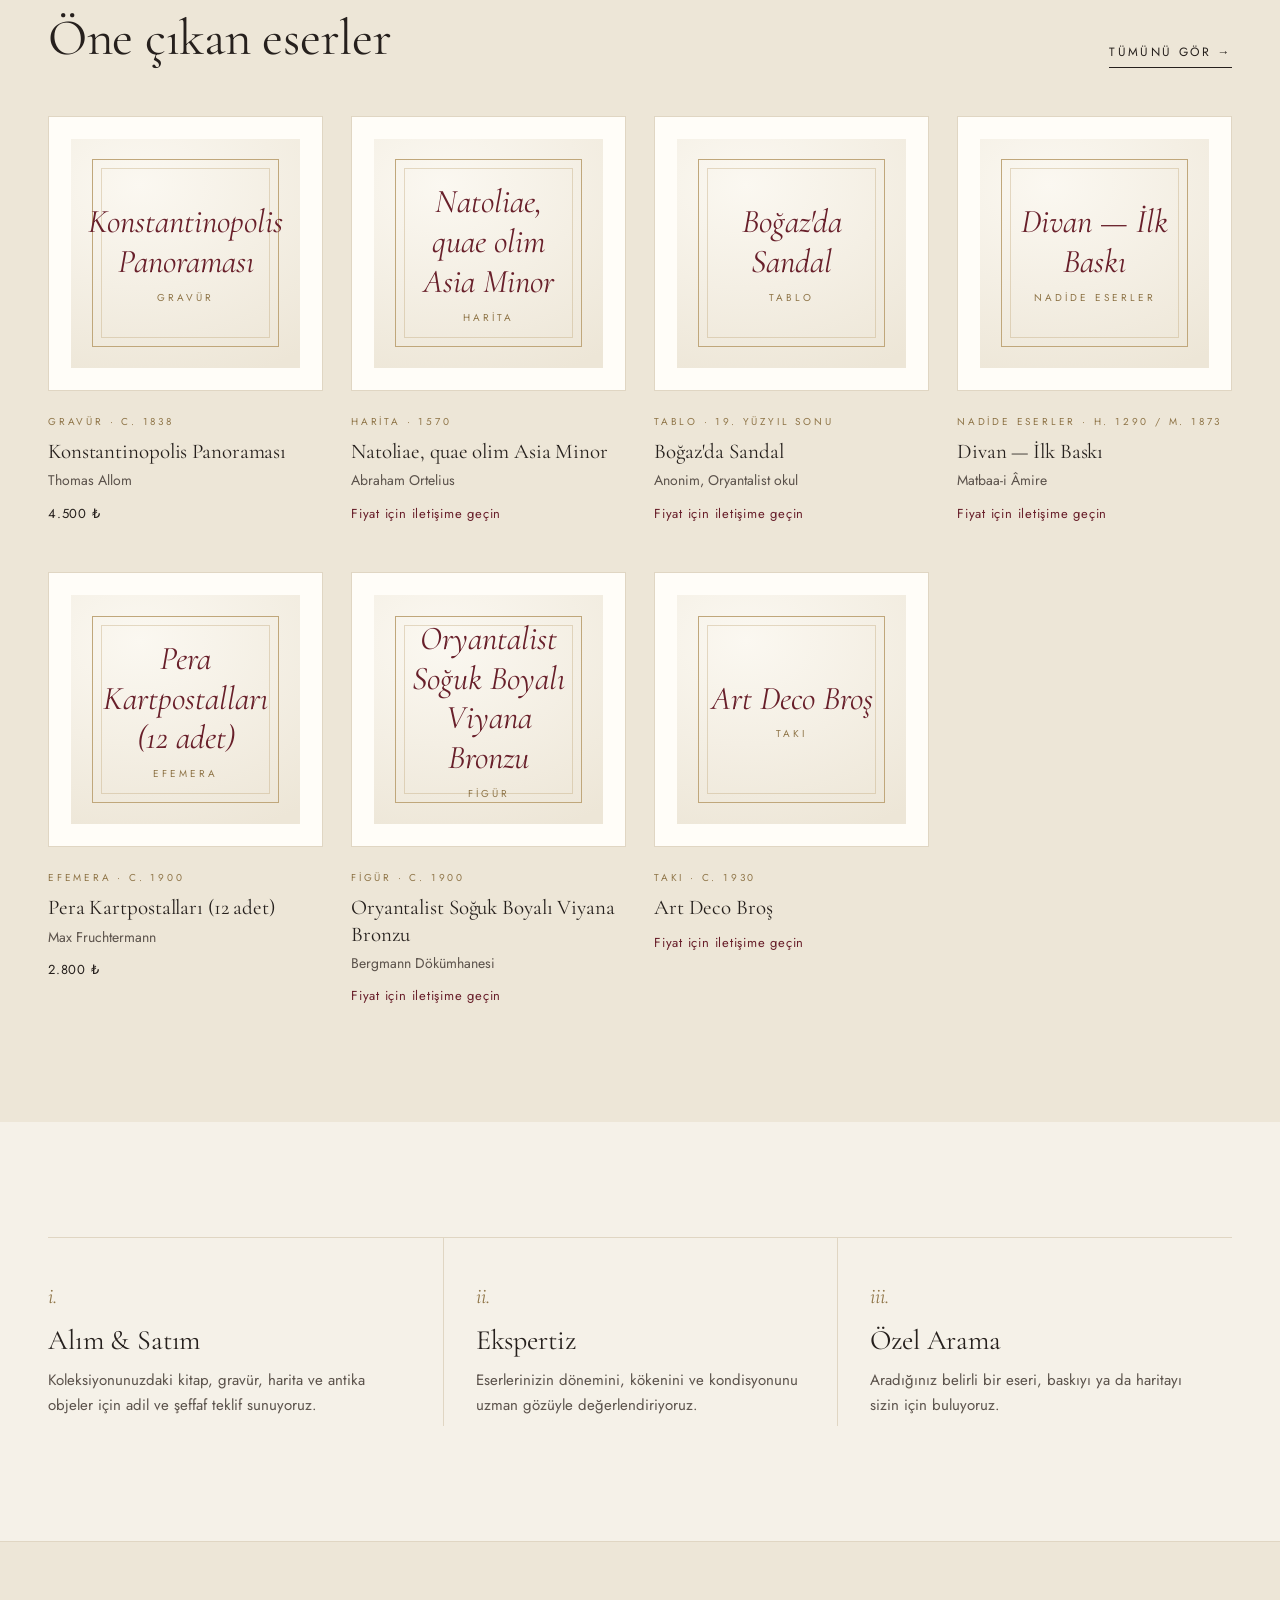
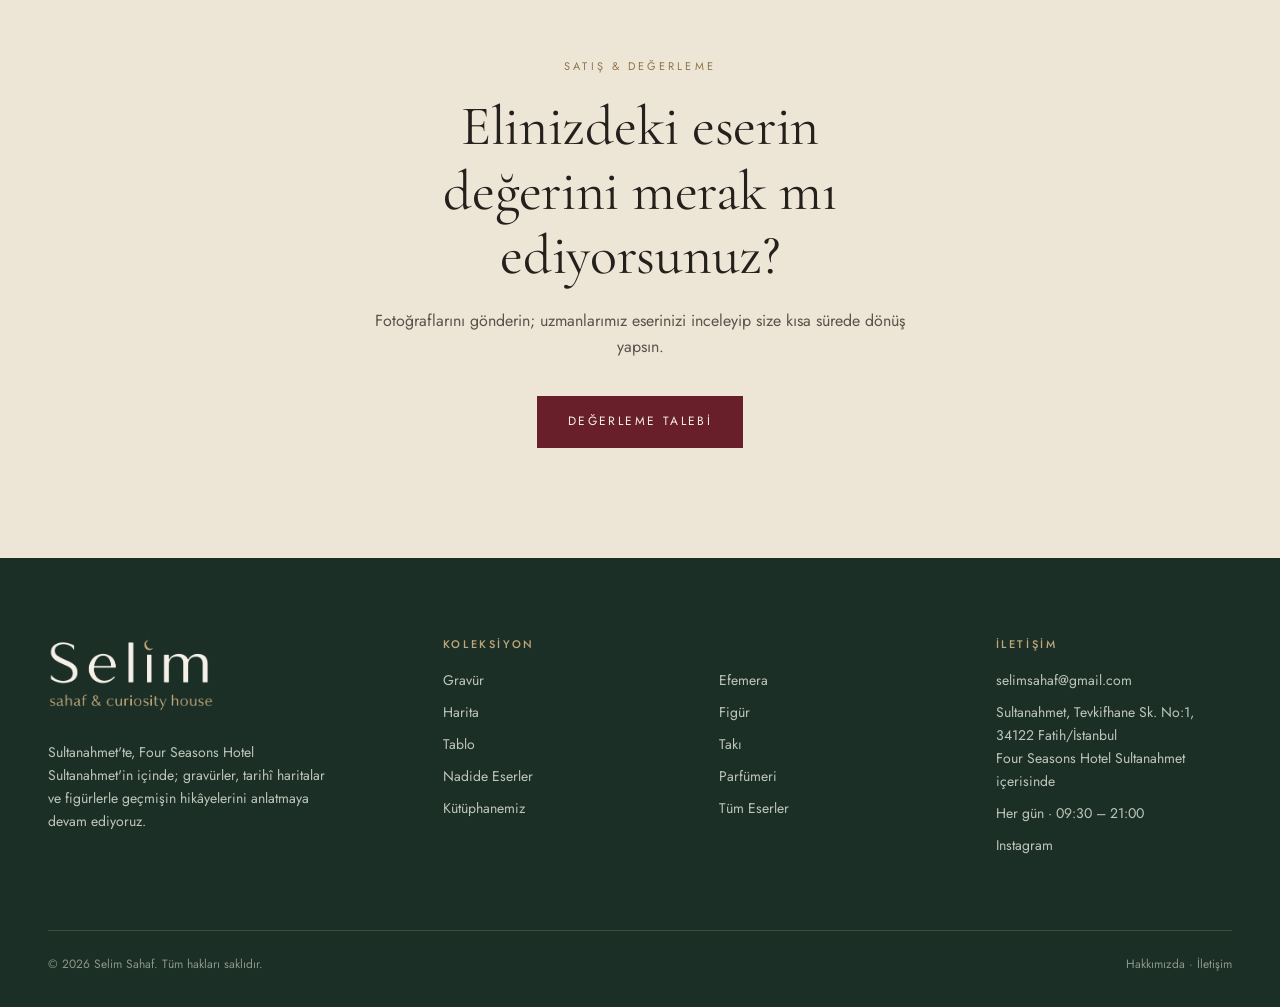
==== commit 28793406: "Hakkımızda metnini Selim Sahaf & Curiosity House hikâyesiyle yaz Co-Authored-By: Claude Opus 5.5 <no" ====
--- a/index.html
+++ b/index.html
@@ -7,7 +7,7 @@
   <link rel="preconnect" href="https://fonts.googleapis.com">
   <link rel="preconnect" href="https://fonts.gstatic.com" crossorigin>
   <link href="https://fonts.googleapis.com/css2?family=Cormorant+Garamond:ital,wght@0,400;0,500;1,400&family=Jost:wght@300;400;500&display=swap" rel="stylesheet">
-  <link rel="stylesheet" href="assets/css/style.css?v=6">
+  <link rel="stylesheet" href="assets/css/style.css?v=7">
   <link rel="canonical" href="https://selimsahaf.com/">
   <meta property="og:url" content="https://selimsahaf.com/">
   <meta property="og:title" content="Selim Sahaf — Sahaf &amp; Curiosity House">
@@ -97,7 +97,7 @@
   </main>
 
   <div id="site-footer"></div>
-  <script src="assets/js/data.js?v=6"></script>
-  <script src="assets/js/main.js?v=6"></script>
+  <script src="assets/js/data.js?v=7"></script>
+  <script src="assets/js/main.js?v=7"></script>
 </body>
 </html>
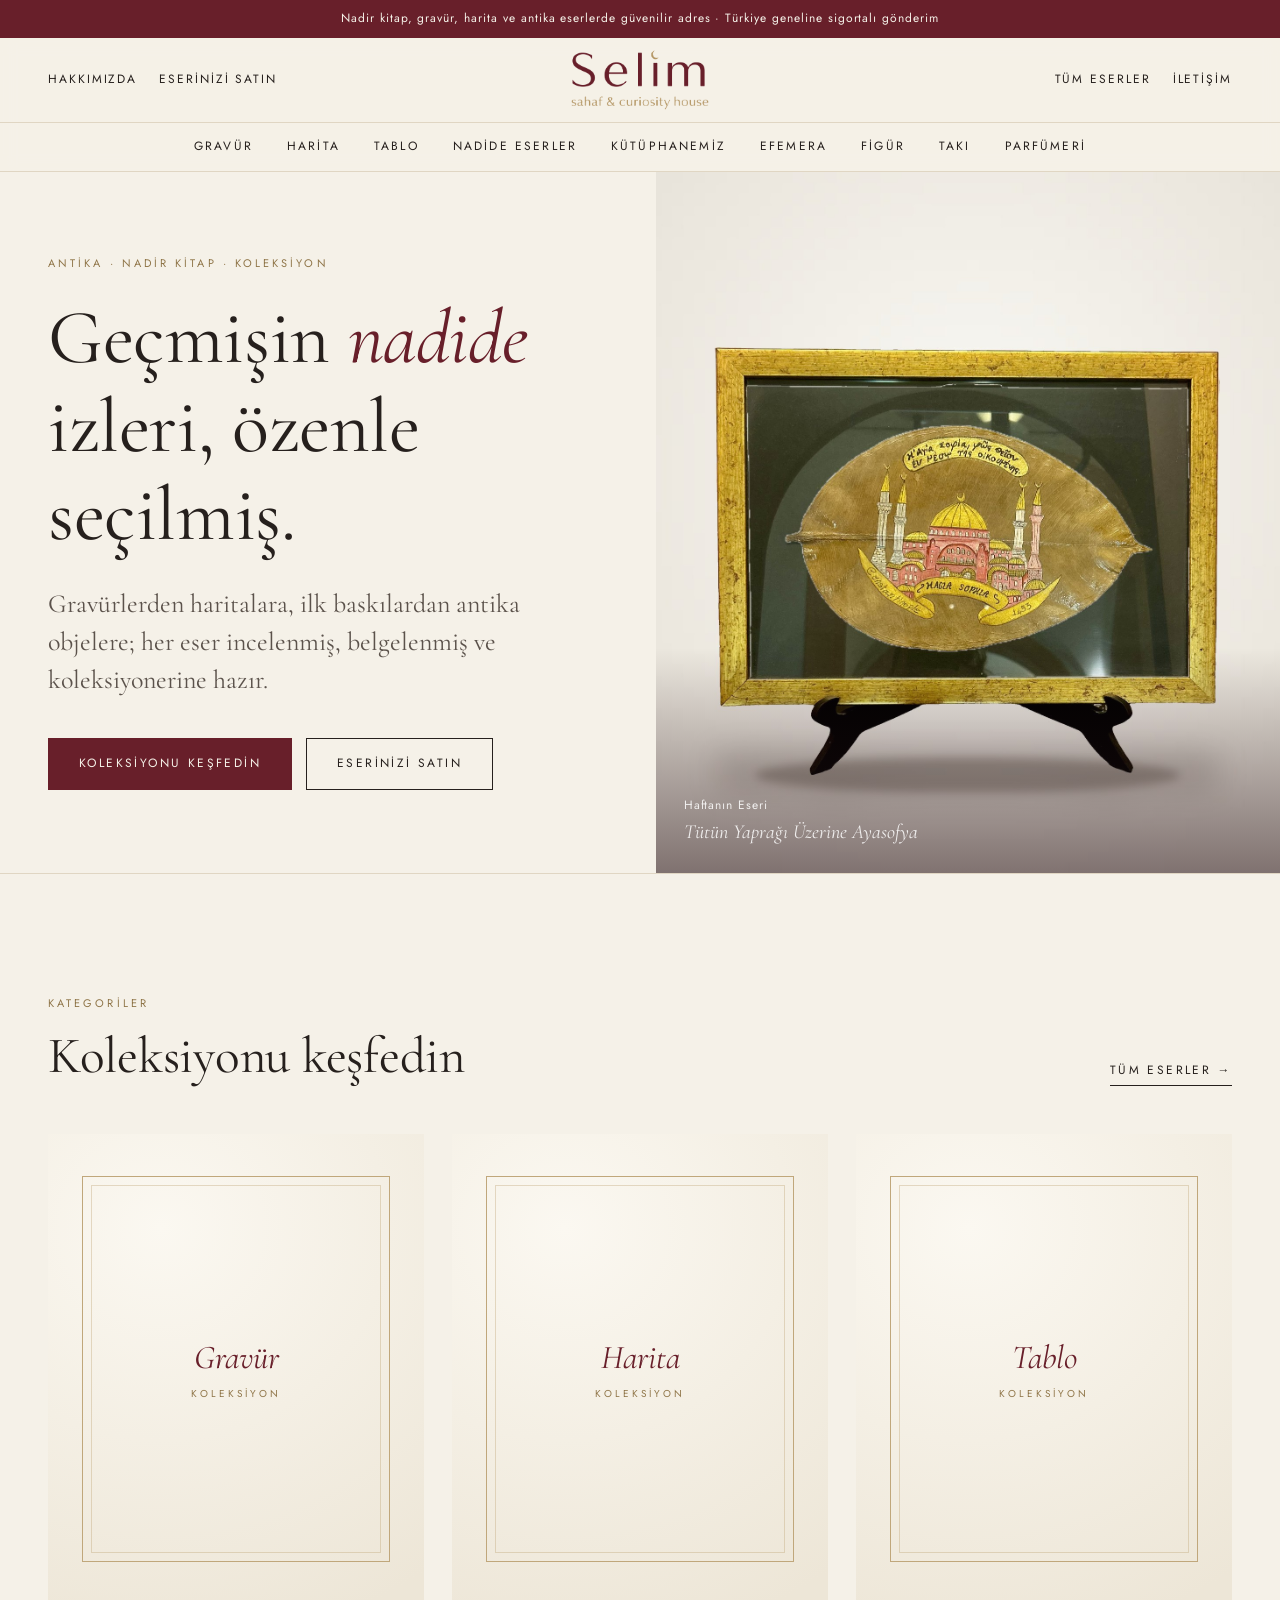
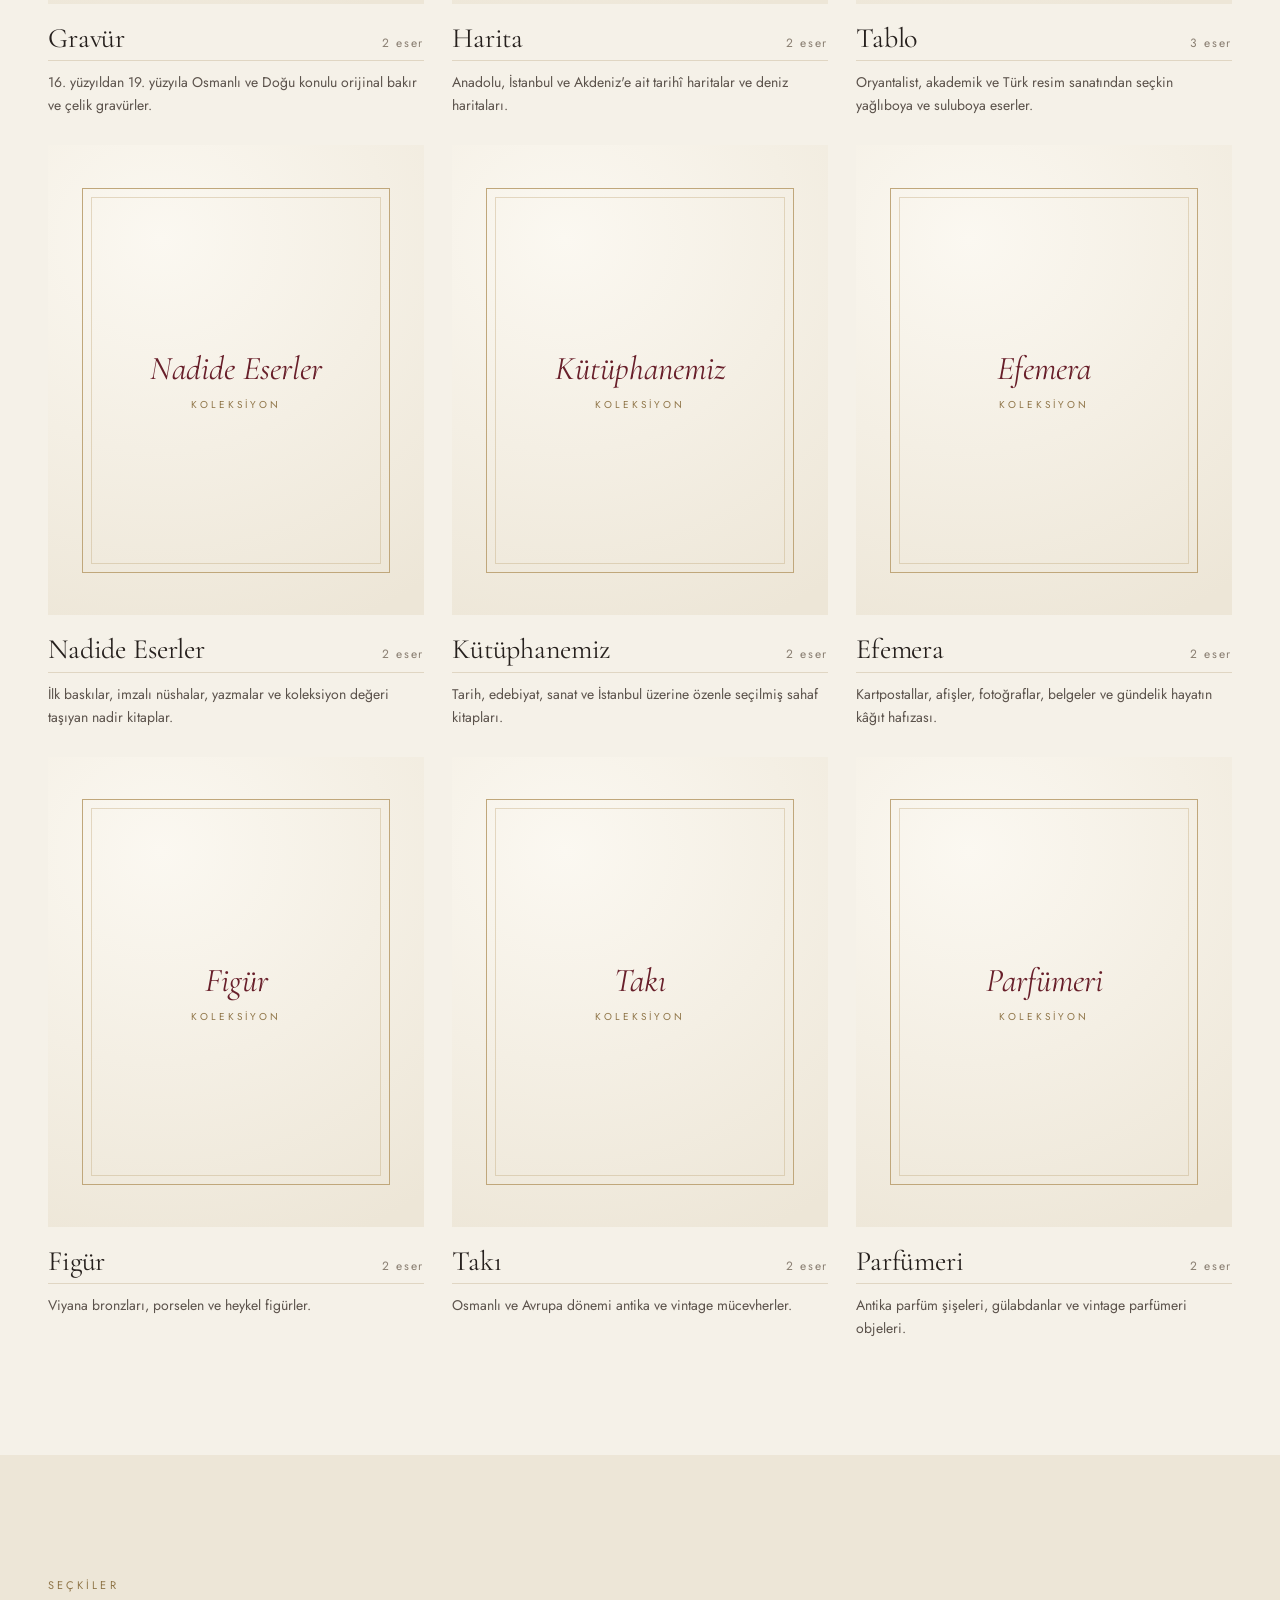
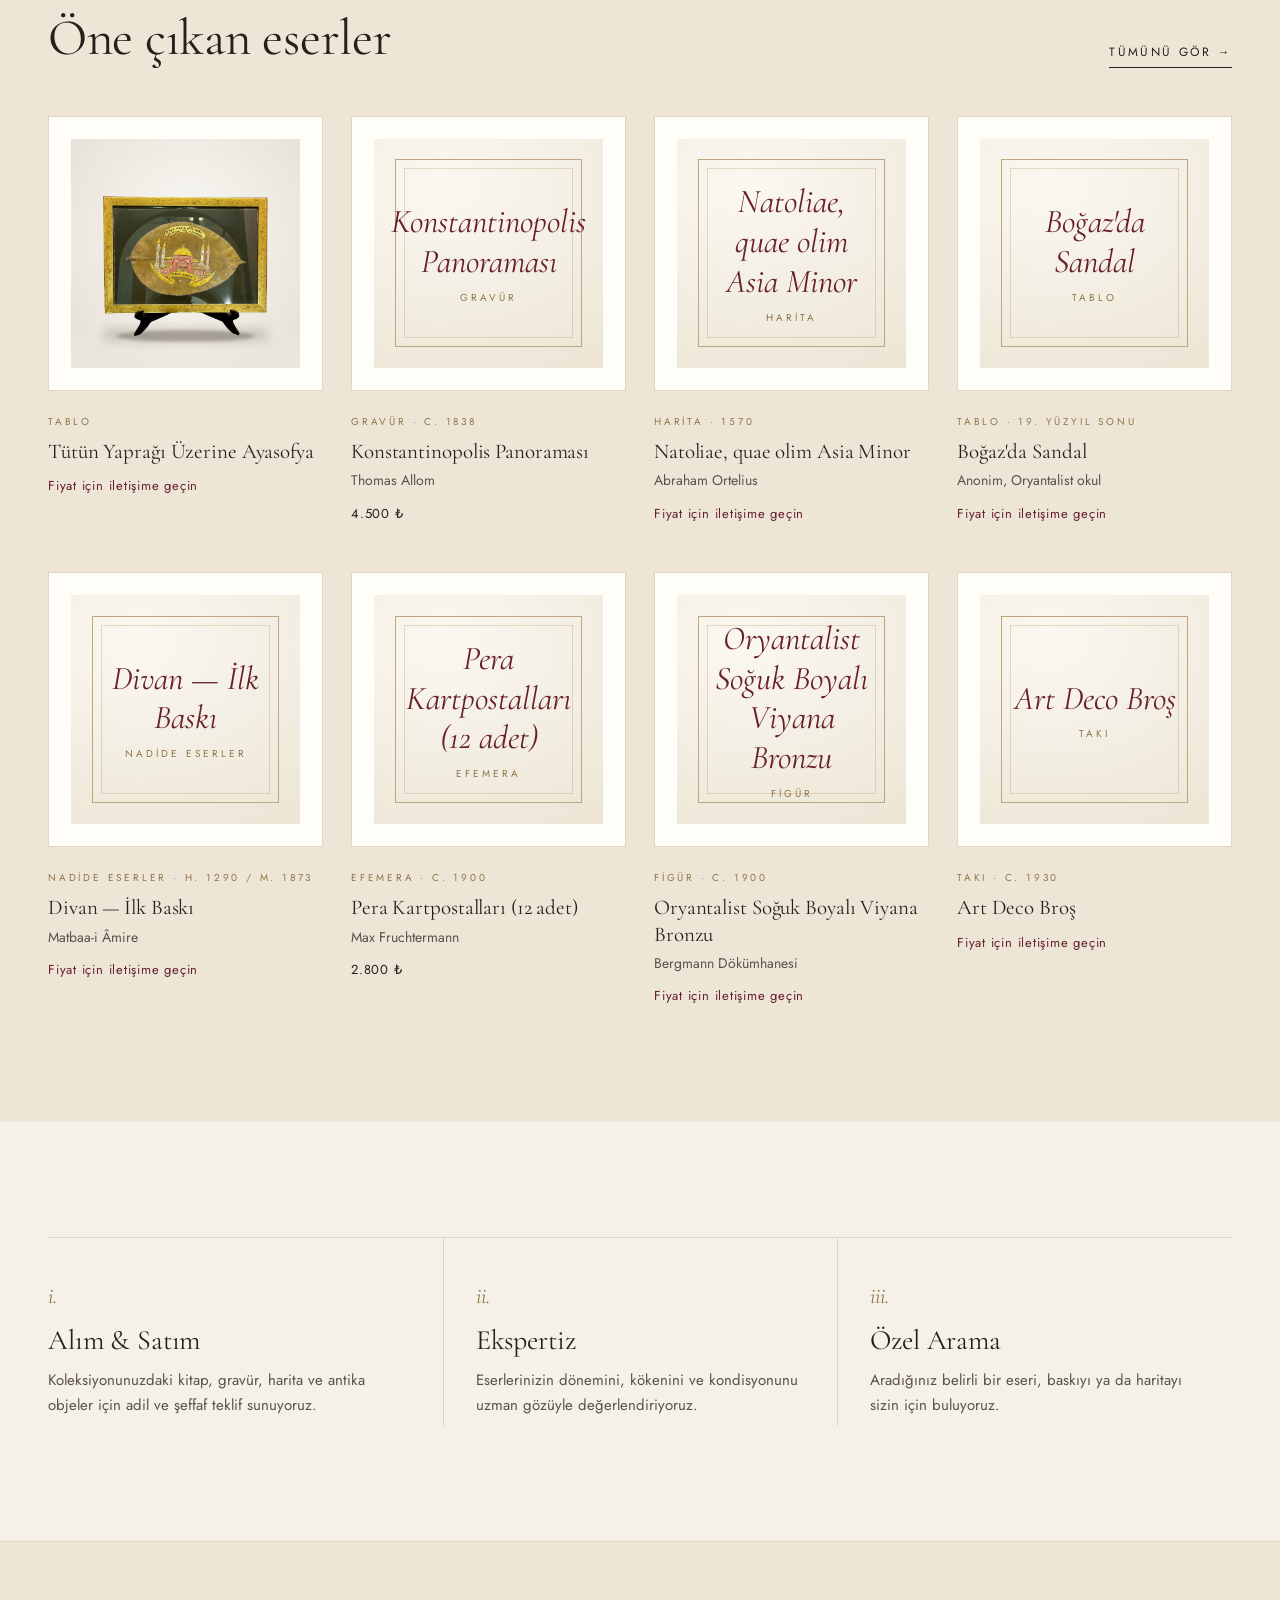
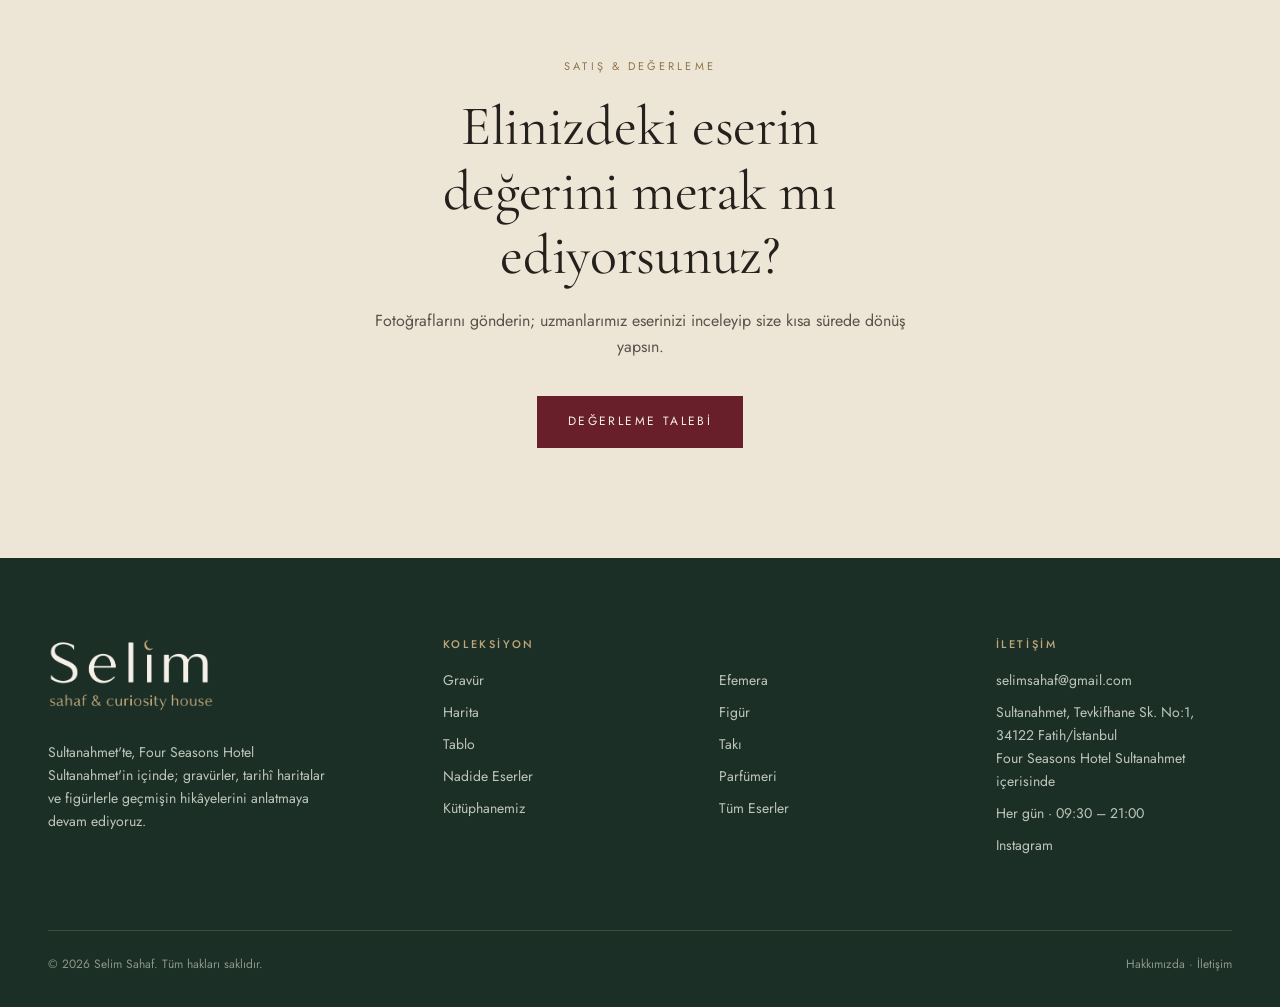
==== commit 38a18603: "İlk gerçek eser: Tütün Yaprağı Üzerine Ayasofya (vitrinde) Co-Authored-By: Claude Opus 5.5 <noreply@" ====
--- a/index.html
+++ b/index.html
@@ -7,7 +7,7 @@
   <link rel="preconnect" href="https://fonts.googleapis.com">
   <link rel="preconnect" href="https://fonts.gstatic.com" crossorigin>
   <link href="https://fonts.googleapis.com/css2?family=Cormorant+Garamond:ital,wght@0,400;0,500;1,400&family=Jost:wght@300;400;500&display=swap" rel="stylesheet">
-  <link rel="stylesheet" href="assets/css/style.css?v=7">
+  <link rel="stylesheet" href="assets/css/style.css?v=8">
   <link rel="canonical" href="https://selimsahaf.com/">
   <meta property="og:url" content="https://selimsahaf.com/">
   <meta property="og:title" content="Selim Sahaf — Sahaf &amp; Curiosity House">
@@ -97,7 +97,7 @@
   </main>
 
   <div id="site-footer"></div>
-  <script src="assets/js/data.js?v=7"></script>
-  <script src="assets/js/main.js?v=7"></script>
+  <script src="assets/js/data.js?v=8"></script>
+  <script src="assets/js/main.js?v=8"></script>
 </body>
 </html>
--- a/assets/css/style.css
+++ b/assets/css/style.css
@@ -333,8 +333,18 @@
 .hero-visual .ph-label { color: var(--cream); }
 .hero-visual .ph-label small { color: var(--gold); }
 
+.hero-visual::after {
+  content: "";
+  position: absolute;
+  inset: auto 0 0 0;
+  height: 32%;
+  background: linear-gradient(transparent, rgba(40, 18, 22, .55));
+  pointer-events: none;
+}
+
 .hero-caption {
   position: absolute;
+  z-index: 1;
   left: 28px;
   bottom: 24px;
   color: rgba(255,255,255,.85);
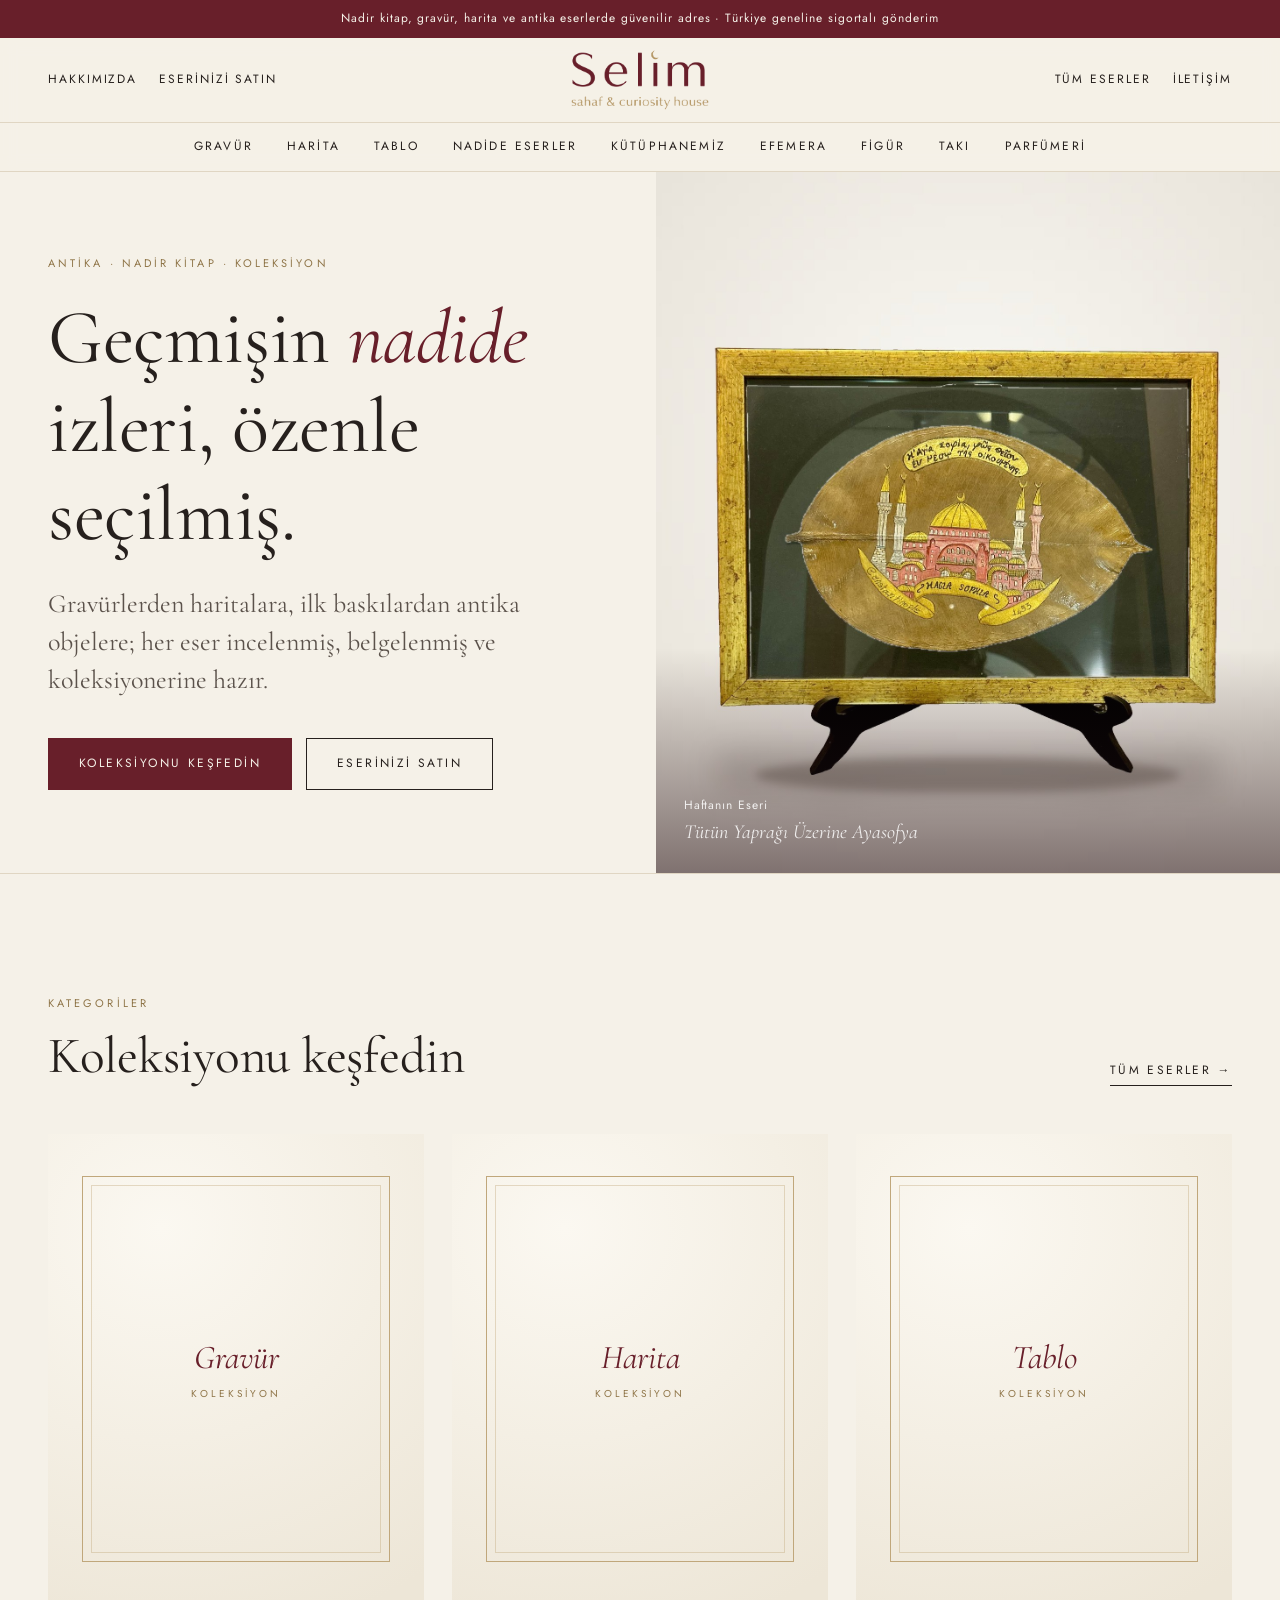
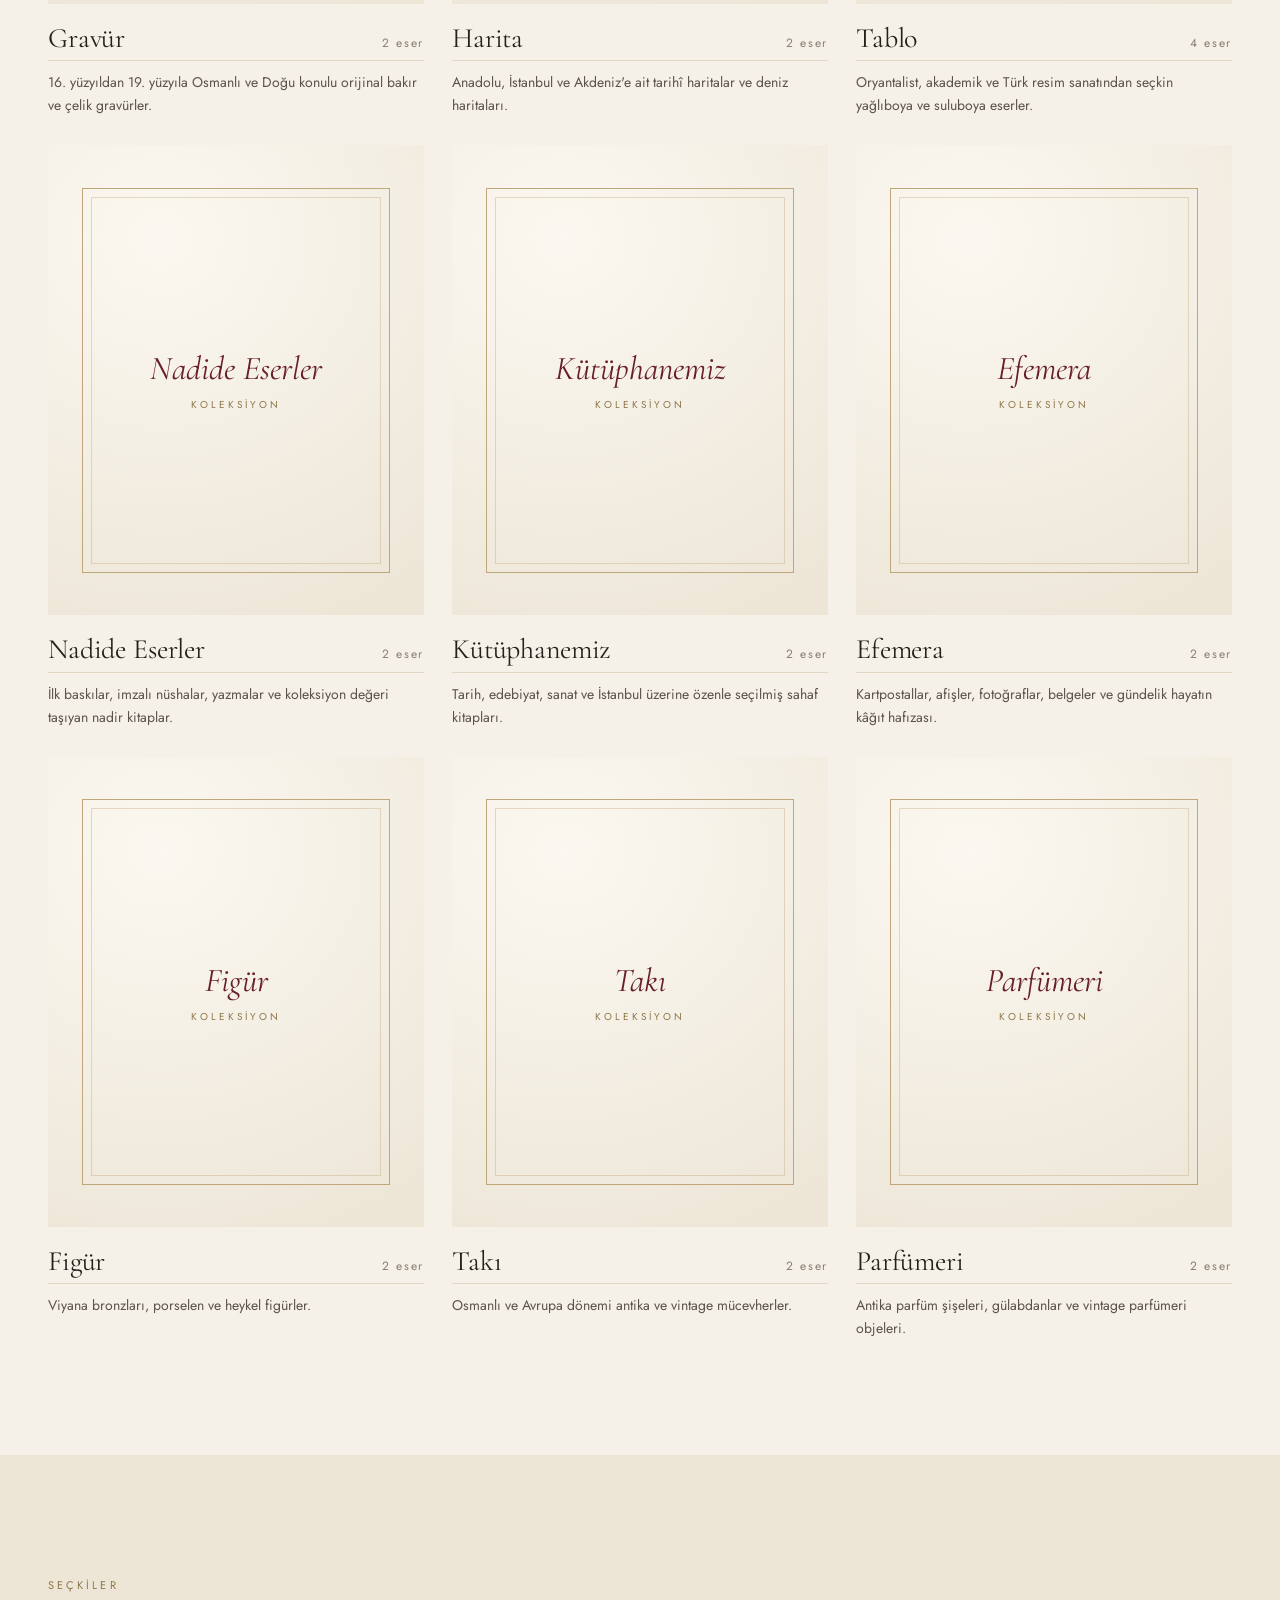
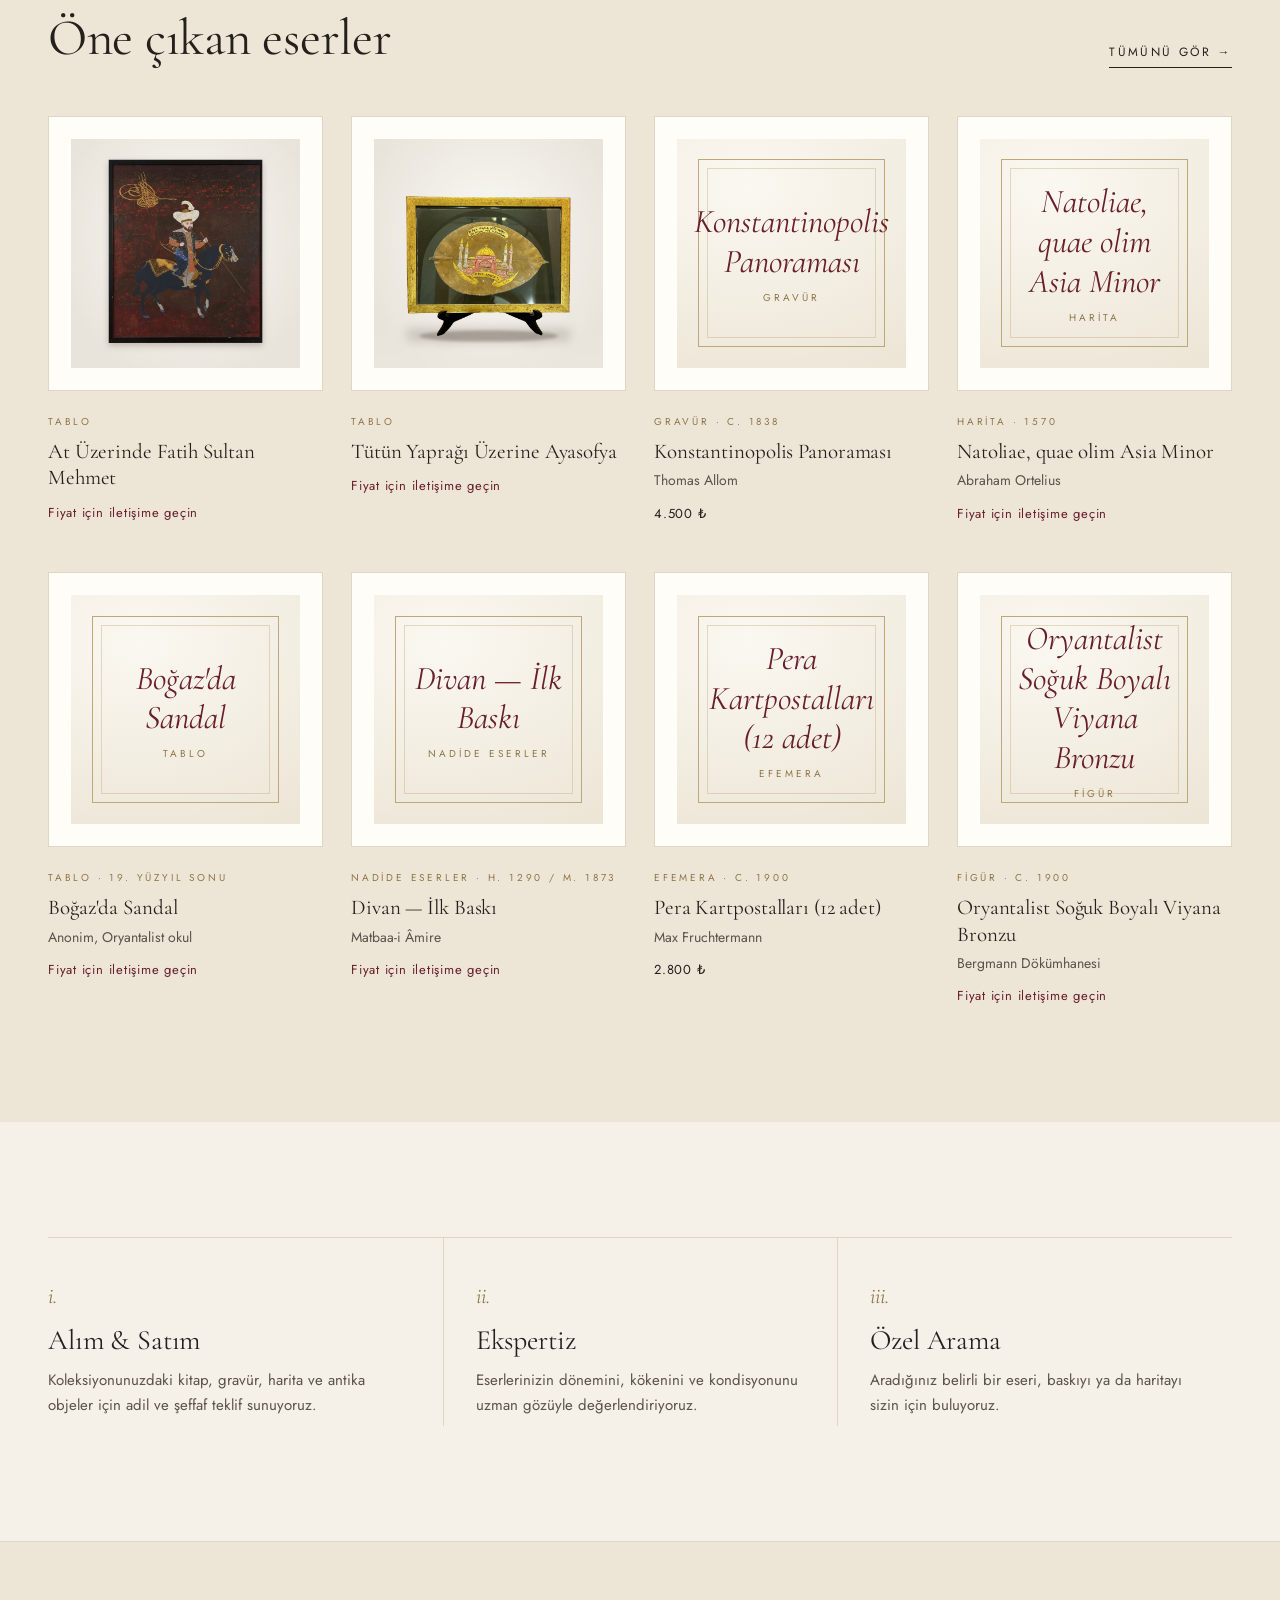
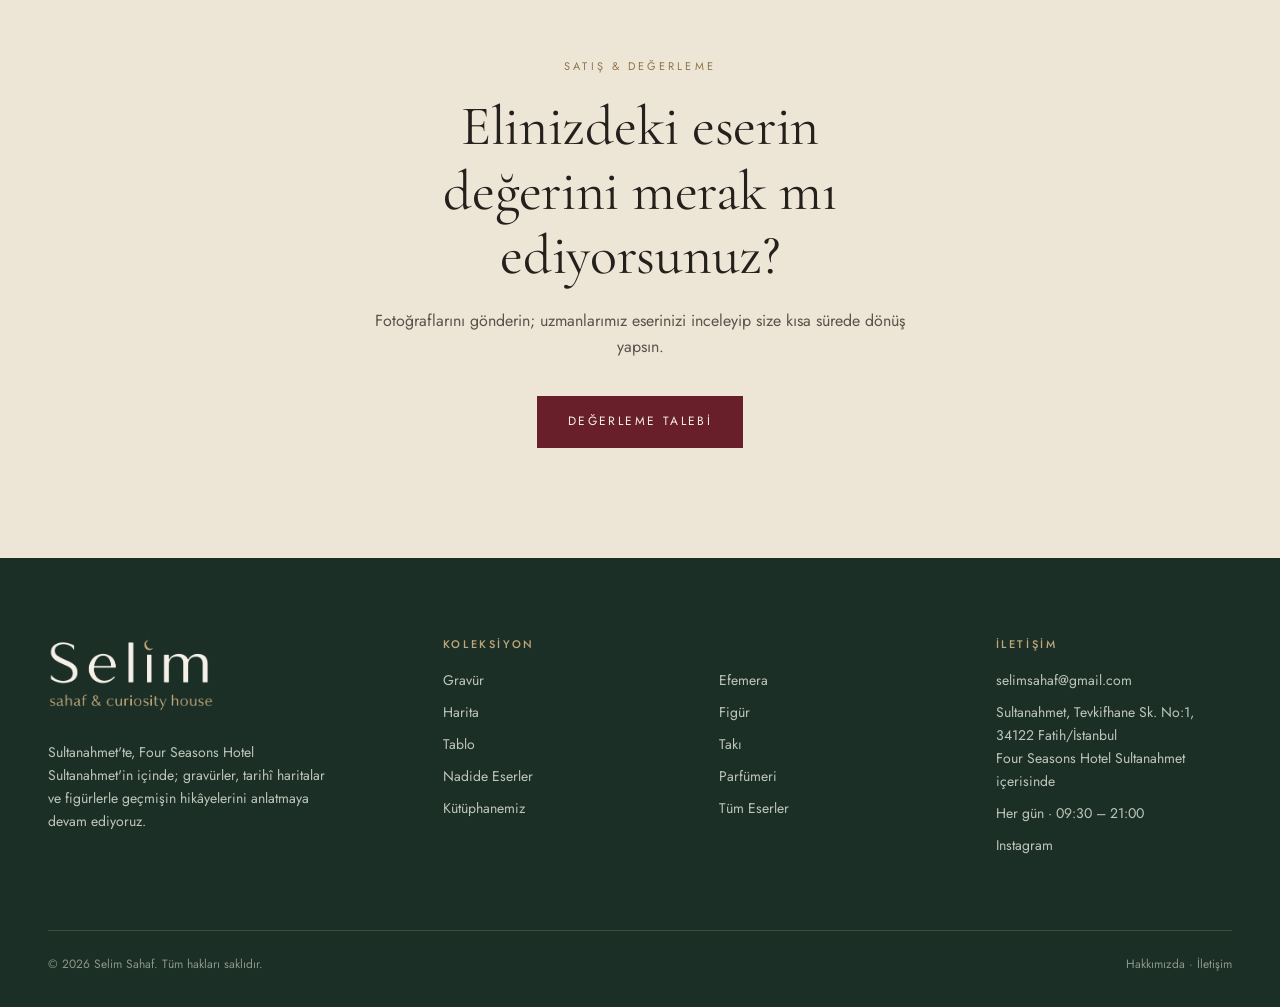
==== commit 68a5e4a2: "Eser: At Üzerinde Fatih Sultan Mehmet (oda görünümüyle); fotoğraf aracına kenar kırpma Co-Authored-B" ====
--- a/index.html
+++ b/index.html
@@ -7,7 +7,7 @@
   <link rel="preconnect" href="https://fonts.googleapis.com">
   <link rel="preconnect" href="https://fonts.gstatic.com" crossorigin>
   <link href="https://fonts.googleapis.com/css2?family=Cormorant+Garamond:ital,wght@0,400;0,500;1,400&family=Jost:wght@300;400;500&display=swap" rel="stylesheet">
-  <link rel="stylesheet" href="assets/css/style.css?v=8">
+  <link rel="stylesheet" href="assets/css/style.css?v=9">
   <link rel="canonical" href="https://selimsahaf.com/">
   <meta property="og:url" content="https://selimsahaf.com/">
   <meta property="og:title" content="Selim Sahaf — Sahaf &amp; Curiosity House">
@@ -97,7 +97,7 @@
   </main>
 
   <div id="site-footer"></div>
-  <script src="assets/js/data.js?v=8"></script>
-  <script src="assets/js/main.js?v=8"></script>
+  <script src="assets/js/data.js?v=9"></script>
+  <script src="assets/js/main.js?v=9"></script>
 </body>
 </html>
--- a/assets/css/style.css
+++ b/assets/css/style.css
@@ -709,6 +709,9 @@
 
 .detail-gallery .main .ph { aspect-ratio: 1 / 1; }
 
+/* Kare olmayan görseller (ör. oda görünümü) kırpılmadan görünsün */
+.detail-gallery .ph img { object-fit: contain; }
+
 .thumbs {
   display: grid;
   grid-template-columns: repeat(5, 1fr);
